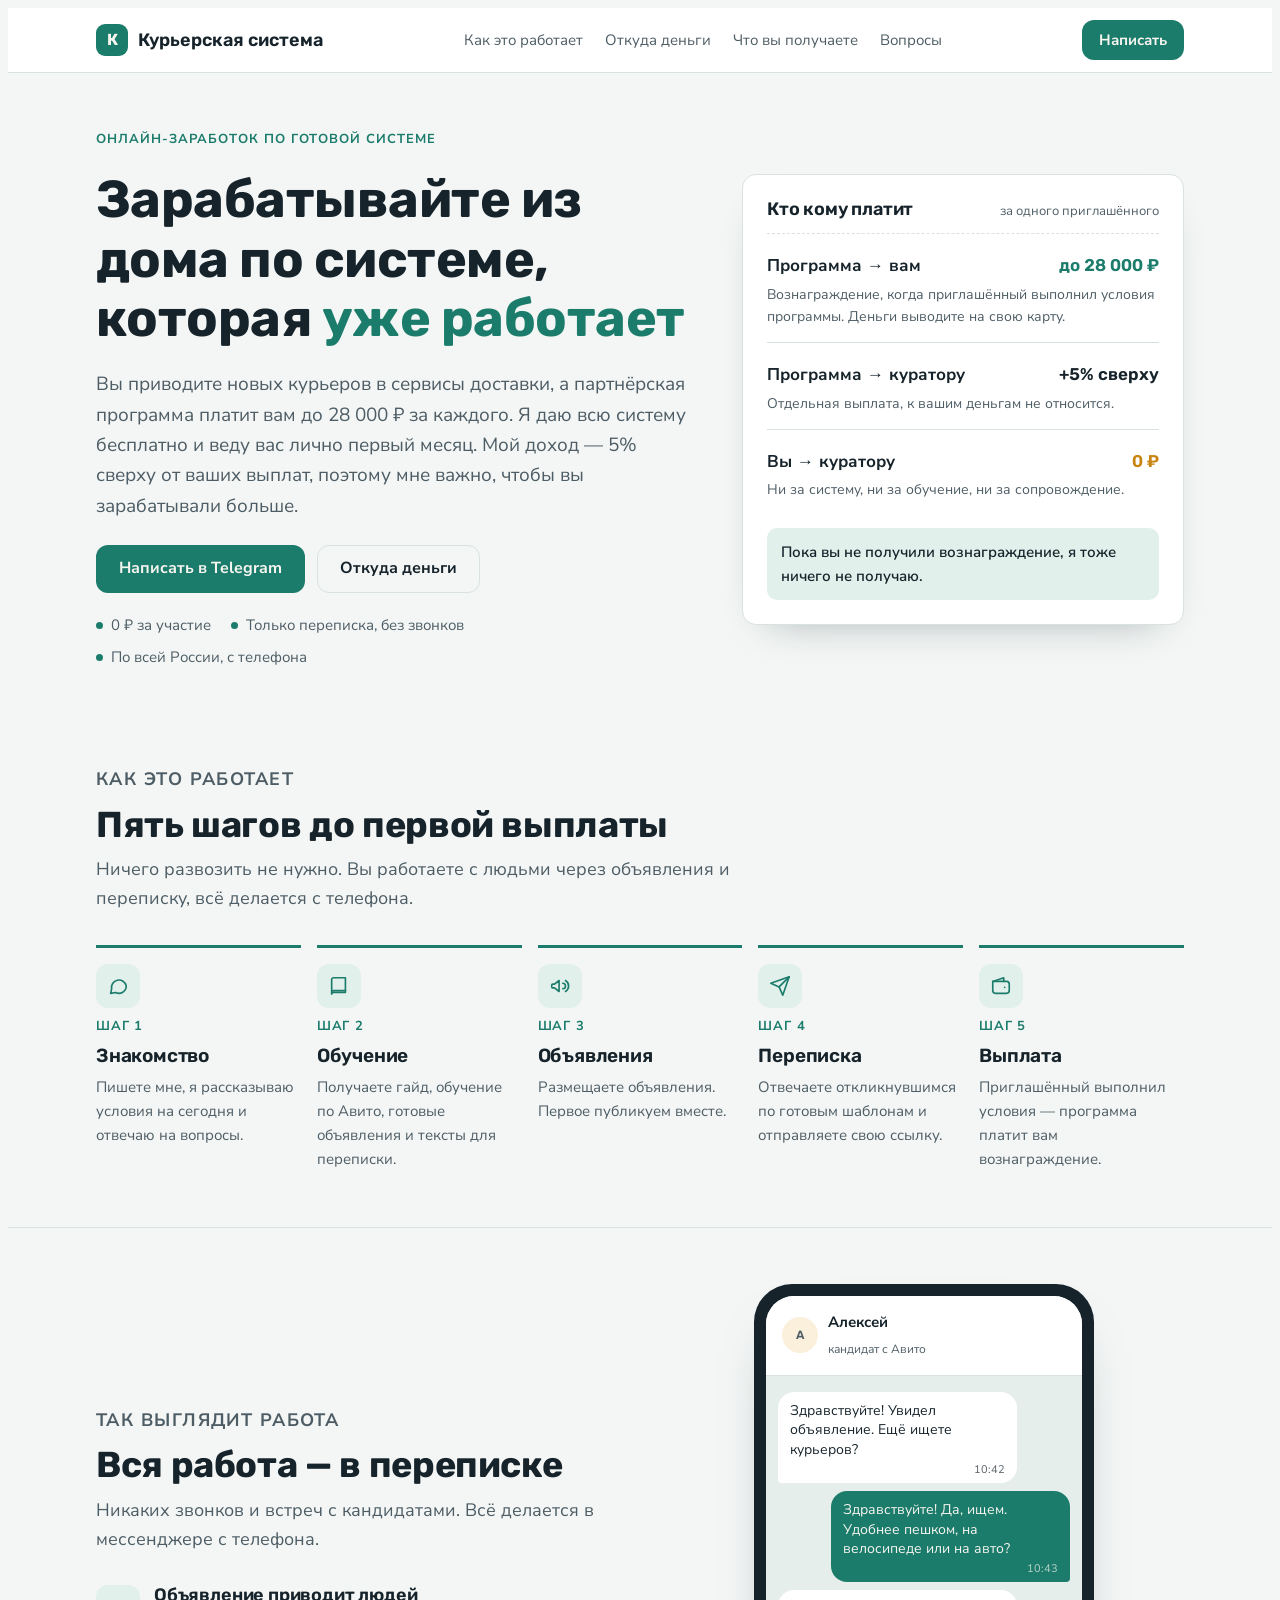
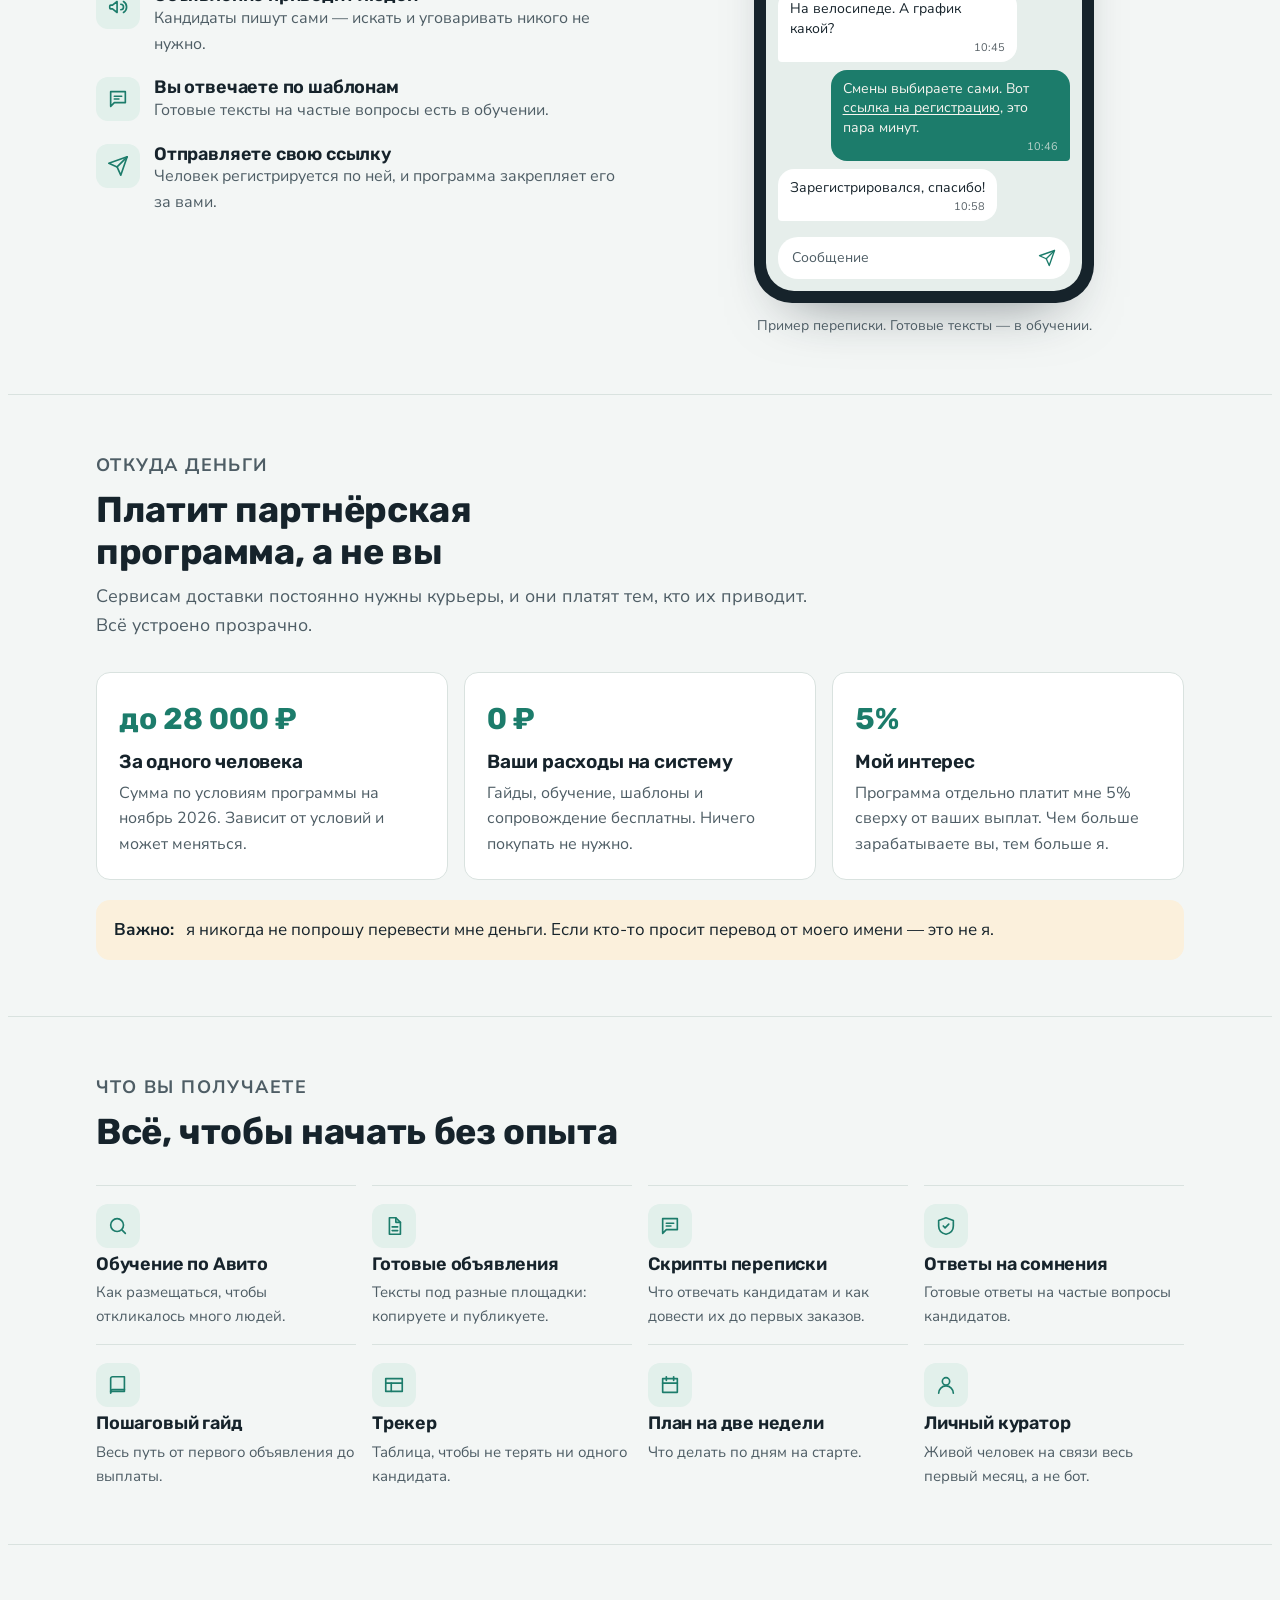
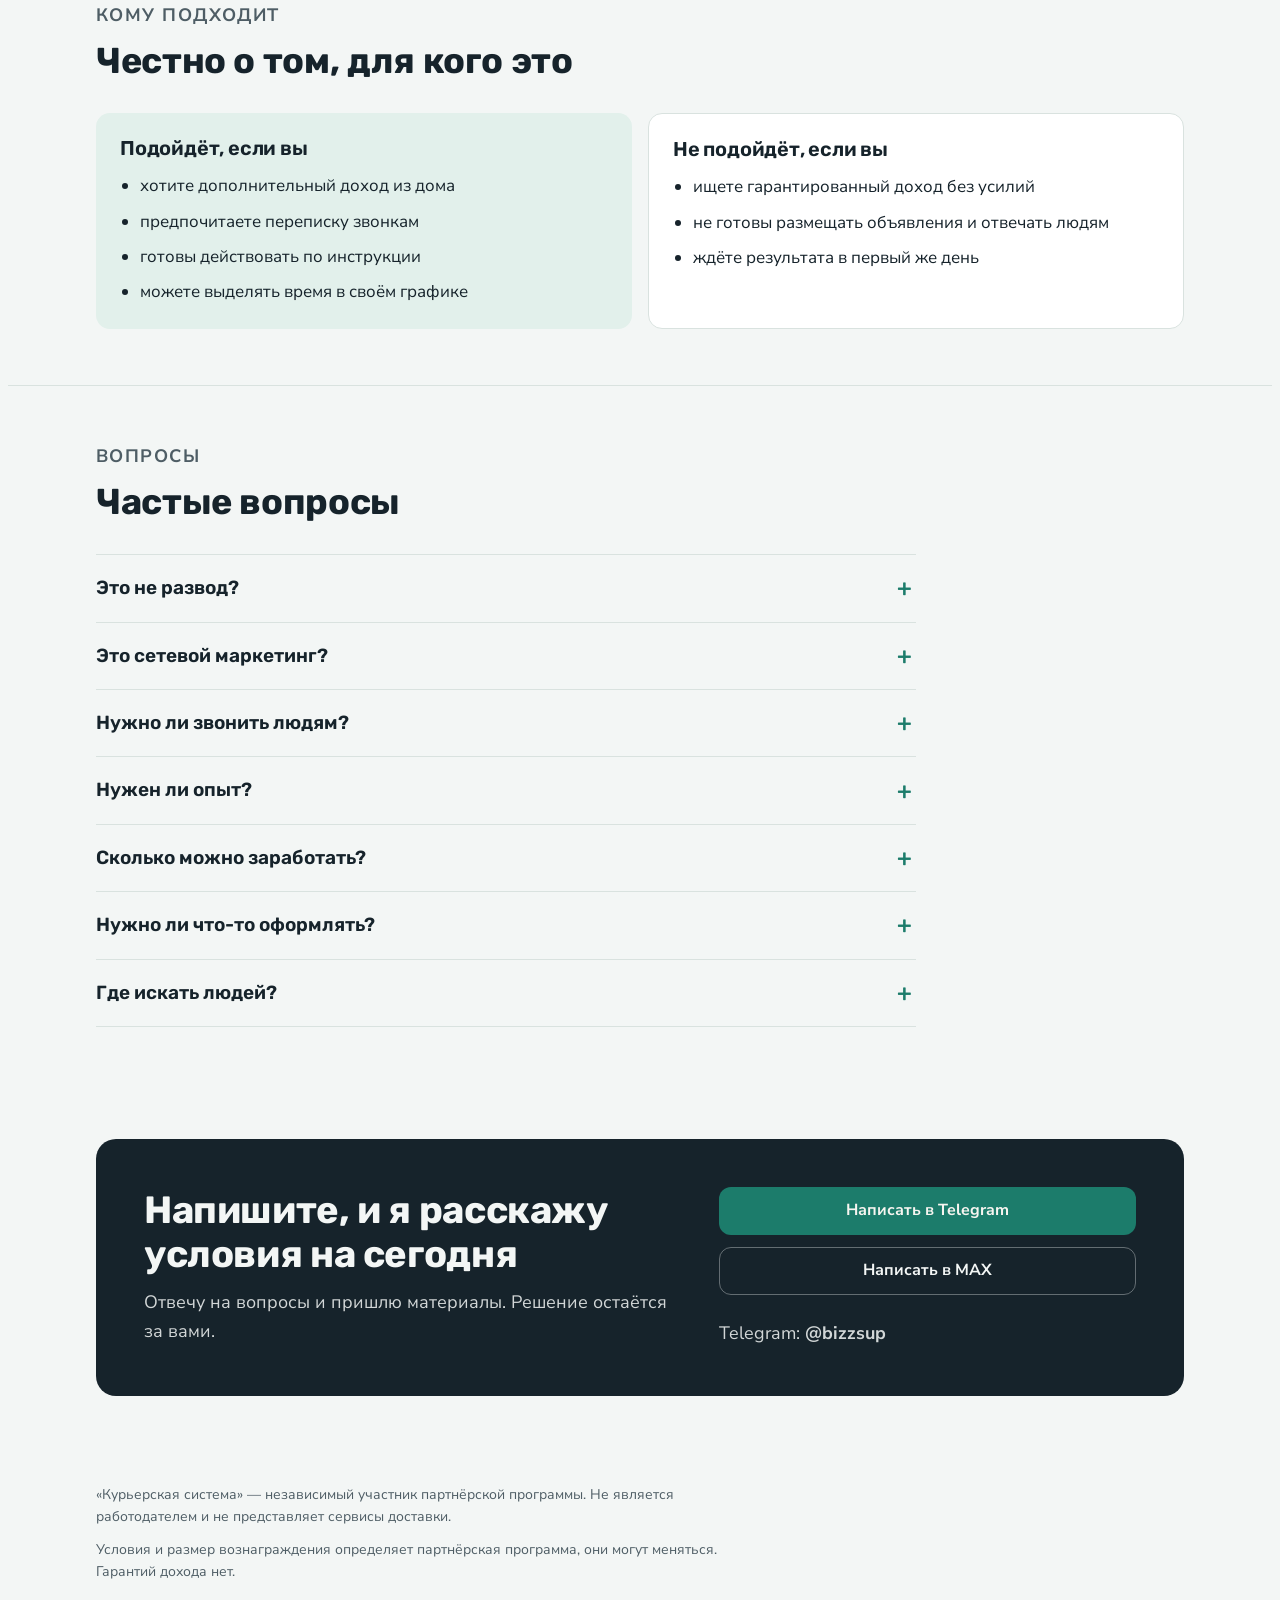
==== index.html @ 2f4d17d2 "Add files via upload" ====
<!doctype html>
<html lang="ru">
<head>
<meta charset="utf-8">
<meta name="viewport" content="width=device-width, initial-scale=1, viewport-fit=cover">
<title>Курьерская система</title>
<meta name="description" content="Готовая система онлайн-заработка на привлечении курьеров. Бесплатно, с телефона, в переписке, с личным куратором на первый месяц.">
<link rel="preconnect" href="https://fonts.googleapis.com">
<link rel="preconnect" href="https://fonts.gstatic.com" crossorigin>
<link rel="stylesheet" href="https://fonts.googleapis.com/css2?family=Rubik:wght@500;600;700&family=Nunito+Sans:opsz,wght@6..12,400;6..12,600;6..12,700&display=swap">
<style>
/* Layout: спокойная колонка 1120px; в первом экране — оффер слева и «выписка» о том, кто кому платит, справа. */
:root {
  --bg: #F3F6F5;
  --surface: #FFFFFF;
  --ink: #16232B;
  --muted: #4E5D65;
  --line: #D9E2DF;
  --teal: #1C7C6B;
  --teal-strong: #155F52;
  --on-teal: #F7F5F0;
  --teal-soft: #E2F0EB;
  --amber: #C98512;
  --amber-soft: #FBF0DC;
  --frame: #16232B;
  --chat-bg: #E6EEEB;
  --bubble-in: #FFFFFF;
  --font-display: "Rubik", "Trebuchet MS", Arial, sans-serif;
  --font-body: "Nunito Sans", "Segoe UI", Arial, sans-serif;
  --radius: 14px;
}
@media (prefers-color-scheme: dark) {
  :root:not([data-theme="light"]) {
    --bg: #0E171C; --surface: #15222A; --ink: #ECF1EF; --muted: #A7B6BC; --line: #26363F;
    --teal: #3BB39A; --teal-strong: #5CC7B0; --on-teal: #0E171C; --teal-soft: #14302A;
    --amber: #F0B13A; --amber-soft: #2E2615; color-scheme: dark;
    --frame: #2B3B45; --chat-bg: #0E171C; --bubble-in: #1E2D36;
  }
}
:root[data-theme="dark"] {
  --bg: #0E171C; --surface: #15222A; --ink: #ECF1EF; --muted: #A7B6BC; --line: #26363F;
  --teal: #3BB39A; --teal-strong: #5CC7B0; --on-teal: #0E171C; --teal-soft: #14302A;
  --amber: #F0B13A; --amber-soft: #2E2615; color-scheme: dark;
  --frame: #2B3B45; --chat-bg: #0E171C; --bubble-in: #1E2D36;
}

* { box-sizing: border-box; }
html { scroll-behavior: smooth; }
@media (prefers-reduced-motion: reduce) { html { scroll-behavior: auto; } }
body {
  background: var(--bg); color: var(--ink);
  font-family: var(--font-body); font-size: 17px; line-height: 1.6;
}
body::before {
  content: ""; position: fixed; inset: 0 0 auto; height: env(safe-area-inset-top, 0px);
  z-index: 10; background: var(--surface);
}
a { color: var(--teal); }
h1, h2, h3 { font-family: var(--font-display); line-height: 1.15; margin: 0; text-wrap: balance; letter-spacing: -0.01em; }
p { margin: 0; }
.wrap {
  max-width: 1120px; margin: 0 auto;
  padding-left: max(16px, env(safe-area-inset-left, 0px));
  padding-right: max(16px, env(safe-area-inset-right, 0px));
}
.eyebrow {
  font-size: 13px; font-weight: 700; letter-spacing: 0.08em; text-transform: uppercase; color: var(--teal);
}

/* Header */
.top {
  position: sticky; top: env(safe-area-inset-top, 0px); z-index: 5;
  background: var(--surface); border-bottom: 1px solid var(--line);
}
.top .wrap { display: flex; align-items: center; justify-content: space-between; gap: 16px; padding-block: 12px; }
.brand { display: flex; align-items: center; gap: 10px; font-family: var(--font-display); font-weight: 600; font-size: 18px; color: var(--ink); text-decoration: none; }
.brand-mark {
  width: 32px; height: 32px; border-radius: 9px; background: var(--teal); color: var(--on-teal);
  display: grid; place-items: center; font-size: 16px; font-weight: 700;
}
.top nav { display: flex; gap: 22px; font-size: 15px; }
.top nav a { color: var(--muted); text-decoration: none; }
.top nav a:hover { color: var(--ink); }
@media (max-width: 820px) { .top nav { display: none; } }

/* Buttons */
.btn {
  display: inline-flex; align-items: center; justify-content: center; gap: 8px;
  min-height: 48px; padding: 0 22px; border-radius: 12px;
  font-family: var(--font-body); font-weight: 700; font-size: 16px; text-decoration: none;
  border: 1.5px solid transparent; transition: background .15s ease, transform .15s ease;
}
.btn-primary { background: var(--teal); color: var(--on-teal); }
.btn-primary:hover { background: var(--teal-strong); }
.btn-ghost { background: transparent; color: var(--ink); border-color: var(--line); }
.btn-ghost:hover { border-color: var(--teal); }
.btn-sm { min-height: 40px; padding: 0 16px; font-size: 15px; }
.btn:focus-visible, summary:focus-visible, a:focus-visible { outline: 3px solid var(--amber); outline-offset: 2px; }
@media (prefers-reduced-motion: no-preference) { .btn:active { transform: translateY(1px); } }

/* Hero */
.hero { padding-block: 56px 40px; }
.hero-grid { display: grid; grid-template-columns: 1.15fr 0.85fr; gap: 48px; align-items: center; }
.hero-text { display: flex; flex-direction: column; gap: 20px; min-width: 0; }
.hero h1 { font-size: clamp(32px, 5vw, 52px); font-weight: 700; }
.hero h1 em { font-style: normal; color: var(--teal); }
.lead { font-size: 19px; color: var(--muted); max-width: 58ch; }
.cta-row { display: flex; flex-wrap: wrap; gap: 12px; margin-top: 4px; }
.facts { display: flex; flex-wrap: wrap; gap: 8px 20px; font-size: 15px; color: var(--muted); }
.facts span { display: inline-flex; align-items: center; gap: 8px; }
.facts span::before { content: ""; width: 7px; height: 7px; border-radius: 50%; background: var(--teal); }
@media (max-width: 860px) { .hero-grid { grid-template-columns: 1fr; gap: 32px; } .hero { padding-block: 36px 24px; } }

/* Ledger: кто кому платит */
.ledger {
  background: var(--surface); border: 1px solid var(--line); border-radius: var(--radius);
  padding: 24px; display: flex; flex-direction: column; gap: 4px; min-width: 0;
  box-shadow: 0 18px 40px -28px rgba(22, 35, 43, 0.45);
}
.ledger-head { display: flex; justify-content: space-between; align-items: baseline; gap: 12px; padding-bottom: 12px; border-bottom: 1px dashed var(--line); }
.ledger-head h2 { font-size: 18px; font-weight: 600; }
.ledger-head span { font-size: 13px; color: var(--muted); }
.row { display: grid; grid-template-columns: 1fr auto; gap: 4px 16px; padding-block: 14px; border-bottom: 1px solid var(--line); }
.row:last-of-type { border-bottom: none; }
.row .who { font-weight: 700; }
.row .what { grid-column: 1 / -1; font-size: 14px; color: var(--muted); }
.row .sum { font-family: var(--font-display); font-weight: 600; font-variant-numeric: tabular-nums; white-space: nowrap; }
.sum.plus { color: var(--teal); }
.sum.zero { color: var(--amber); }
.ledger-foot { margin-top: 8px; padding: 12px 14px; border-radius: 10px; background: var(--teal-soft); font-size: 15px; font-weight: 600; }

/* Sections */
section.block { padding-block: 56px; }
section.block + section.block { border-top: 1px solid var(--line); }
.block-head { display: flex; flex-direction: column; gap: 10px; margin-bottom: 32px; max-width: 720px; }
.block-head h2 { font-size: clamp(26px, 3.4vw, 36px); font-weight: 700; }
.block-head p { color: var(--muted); font-size: 18px; }

/* Steps — реальная последовательность */
.steps { list-style: none; margin: 0; padding: 0; display: grid; grid-template-columns: repeat(5, 1fr); gap: 16px; counter-reset: step; }
.steps li { counter-increment: step; display: flex; flex-direction: column; gap: 8px; min-width: 0; padding-top: 16px; border-top: 3px solid var(--teal); }
.steps li::before { content: "Шаг " counter(step); font-size: 13px; font-weight: 700; letter-spacing: .06em; text-transform: uppercase; color: var(--teal); }
.steps h3 { font-size: 19px; font-weight: 600; }
.steps p { font-size: 15px; color: var(--muted); }
@media (max-width: 960px) { .steps { grid-template-columns: repeat(2, 1fr); gap: 24px; } }
@media (max-width: 520px) { .steps { grid-template-columns: 1fr; } }

/* Money explainer */
.money { display: grid; grid-template-columns: repeat(3, 1fr); gap: 16px; }
.money > div { background: var(--surface); border: 1px solid var(--line); border-radius: var(--radius); padding: 22px; display: flex; flex-direction: column; gap: 8px; min-width: 0; }
.money h3 { font-size: 19px; font-weight: 600; }
.money p { color: var(--muted); font-size: 16px; }
.money .big { font-family: var(--font-display); font-size: 30px; font-weight: 700; color: var(--teal); font-variant-numeric: tabular-nums; }
.note { margin-top: 20px; display: flex; gap: 12px; align-items: flex-start; padding: 16px 18px; border-radius: var(--radius); background: var(--amber-soft); }
.note strong { white-space: nowrap; }
@media (max-width: 860px) { .money { grid-template-columns: 1fr; } }

/* What you get */
.gets { display: grid; grid-template-columns: repeat(4, 1fr); gap: 16px; }
.gets > div { display: flex; flex-direction: column; gap: 6px; padding: 18px 0 0; border-top: 1px solid var(--line); min-width: 0; }
.gets h3 { font-size: 18px; font-weight: 600; }
.gets p { font-size: 15px; color: var(--muted); }
@media (max-width: 960px) { .gets { grid-template-columns: repeat(2, 1fr); } }
@media (max-width: 520px) { .gets { grid-template-columns: 1fr; } }

/* Fit */
.fit { display: grid; grid-template-columns: 1fr 1fr; gap: 16px; }
.fit > div { border-radius: var(--radius); padding: 24px; display: flex; flex-direction: column; gap: 12px; min-width: 0; }
.fit .yes { background: var(--teal-soft); }
.fit .no { background: var(--surface); border: 1px solid var(--line); }
.fit h3 { font-size: 20px; font-weight: 600; }
.fit ul { margin: 0; padding-left: 20px; display: flex; flex-direction: column; gap: 8px; }
@media (max-width: 760px) { .fit { grid-template-columns: 1fr; } }

/* FAQ */
.faq { display: flex; flex-direction: column; border-top: 1px solid var(--line); max-width: 820px; }
.faq details { border-bottom: 1px solid var(--line); }
.faq summary {
  list-style: none; cursor: pointer; padding: 18px 40px 18px 0; position: relative;
  font-family: var(--font-display); font-weight: 600; font-size: 19px;
}
.faq summary::-webkit-details-marker { display: none; }
.faq summary::after {
  content: "+"; position: absolute; right: 4px; top: 50%; transform: translateY(-50%);
  font-size: 24px; color: var(--teal); font-weight: 500;
}
.faq details[open] summary::after { content: "−"; }
.faq .answer { padding: 0 0 20px; color: var(--muted); max-width: 68ch; display: flex; flex-direction: column; gap: 10px; }

/* Final CTA */
.final { padding-block: 56px; }
.final-card {
  background: var(--ink); color: var(--bg); border-radius: 20px;
  padding: clamp(28px, 5vw, 48px); display: grid; grid-template-columns: 1.3fr 1fr; gap: 32px; align-items: center;
}
.final-card h2 { font-size: clamp(26px, 3.4vw, 38px); font-weight: 700; }
.final-card p { opacity: .85; margin-top: 12px; font-size: 18px; }
.final-actions { display: flex; flex-direction: column; gap: 12px; }
.final-card .btn-ghost { color: var(--bg); border-color: color-mix(in srgb, var(--bg) 35%, transparent); }
.final-card .btn-ghost:hover { border-color: var(--bg); }
.contact-line { font-size: 14px; opacity: .8; }
.contact-line code { font-family: var(--font-body); font-weight: 700; user-select: all; }
@media (max-width: 760px) { .final-card { grid-template-columns: 1fr; } }

/* Icons */
.ico { width: 22px; height: 22px; stroke: currentColor; fill: none; stroke-width: 1.8; stroke-linecap: round; stroke-linejoin: round; flex: none; }
.ico-badge { width: 44px; height: 44px; border-radius: 12px; background: var(--teal-soft); color: var(--teal); display: grid; place-items: center; flex: none; }
.steps li .ico-badge { order: 0; }
.steps li::before { order: 1; }
.steps li h3 { order: 2; }
.steps li p { order: 3; }

/* Work: телефон с перепиской */
.work-grid { display: grid; grid-template-columns: 1fr 1fr; gap: 48px; align-items: center; }
.work-text { min-width: 0; }
.work-list { list-style: none; margin: 0; padding: 0; display: flex; flex-direction: column; gap: 20px; }
.work-list li { display: flex; gap: 14px; align-items: flex-start; }
.work-list h3 { font-size: 18px; font-weight: 600; }
.work-list p { color: var(--muted); font-size: 16px; }
.phone-fig { margin: 0; display: flex; flex-direction: column; align-items: center; gap: 12px; min-width: 0; }
.phone { width: min(340px, 100%); background: var(--frame); border-radius: 38px; padding: 12px; box-shadow: 0 30px 60px -36px rgba(22, 35, 43, 0.6); }
.screen { border-radius: 28px; background: var(--chat-bg); overflow: hidden; display: flex; flex-direction: column; }
.chat-head { display: flex; align-items: center; gap: 10px; padding: 14px 16px; background: var(--surface); border-bottom: 1px solid var(--line); }
.avatar { width: 36px; height: 36px; border-radius: 50%; background: var(--amber-soft); color: var(--amber); display: grid; place-items: center; font-family: var(--font-display); font-weight: 600; }
.chat-head b { display: block; font-size: 15px; }
.chat-head span { font-size: 12px; color: var(--muted); }
.chat { padding: 16px 12px; display: flex; flex-direction: column; gap: 8px; }
.msg { max-width: 82%; padding: 9px 12px 6px; border-radius: 16px; font-size: 14px; line-height: 1.4; }
.msg.in { align-self: flex-start; background: var(--bubble-in); color: var(--ink); border-bottom-left-radius: 4px; }
.msg.out { align-self: flex-end; background: var(--teal); color: var(--on-teal); border-bottom-right-radius: 4px; }
.msg u { text-underline-offset: 2px; }
.msg time { display: block; font-size: 11px; opacity: .7; text-align: right; margin-top: 2px; font-variant-numeric: tabular-nums; }
.chat-input { margin: 0 12px 12px; padding: 10px 14px; border-radius: 20px; background: var(--surface); color: var(--muted); font-size: 14px; display: flex; justify-content: space-between; align-items: center; }
.chat-input .ico { width: 18px; height: 18px; color: var(--teal); }
.phone-fig figcaption { font-size: 14px; color: var(--muted); text-align: center; }
@media (max-width: 860px) { .work-grid { grid-template-columns: 1fr; gap: 32px; } }

footer { padding-block: 32px 48px; color: var(--muted); font-size: 14px; }
footer .wrap { display: flex; flex-direction: column; gap: 10px; }
footer p { max-width: 80ch; }
</style>
</head>
<body>

<svg width="0" height="0" style="position:absolute" aria-hidden="true" focusable="false">
  <defs>
    <symbol id="i-chat" viewBox="0 0 24 24"><path d="M21 12a8 8 0 0 1-11.6 7.1L4 20l1-4.6A8 8 0 1 1 21 12z"/></symbol>
    <symbol id="i-book" viewBox="0 0 24 24"><path d="M4 5a2 2 0 0 1 2-2h13v16H6a2 2 0 0 0-2 2V5z"/><path d="M4 19a2 2 0 0 1 2-2h13"/></symbol>
    <symbol id="i-megaphone" viewBox="0 0 24 24"><path d="M3 11v2a1 1 0 0 0 1 1h2l5 4V6l-5 4H4a1 1 0 0 0-1 1z"/><path d="M15 9a3 3 0 0 1 0 6"/><path d="M18 6a7 7 0 0 1 0 12"/></symbol>
    <symbol id="i-send" viewBox="0 0 24 24"><path d="M22 2 11 13"/><path d="M22 2 15 22l-4-9-9-4 20-7z"/></symbol>
    <symbol id="i-wallet" viewBox="0 0 24 24"><path d="M3 7h15a3 3 0 0 1 3 3v7a3 3 0 0 1-3 3H6a3 3 0 0 1-3-3V7z"/><path d="M3 7l12-4v4"/><path d="M16 13.5h.01"/></symbol>
    <symbol id="i-search" viewBox="0 0 24 24"><circle cx="11" cy="11" r="7"/><path d="M20 20l-3.5-3.5"/></symbol>
    <symbol id="i-doc" viewBox="0 0 24 24"><path d="M7 3h7l5 5v13H7z"/><path d="M14 3v5h5"/><path d="M10 13h6"/><path d="M10 17h6"/></symbol>
    <symbol id="i-message" viewBox="0 0 24 24"><path d="M4 4h16v12H8l-4 4V4z"/><path d="M8 9h8"/><path d="M8 12h5"/></symbol>
    <symbol id="i-shield" viewBox="0 0 24 24"><path d="M12 3l8 3v6c0 5-3.5 8-8 9-4.5-1-8-4-8-9V6l8-3z"/><path d="M9 12l2 2 4-4"/></symbol>
    <symbol id="i-table" viewBox="0 0 24 24"><path d="M3 5h18v14H3z"/><path d="M3 10h18"/><path d="M9 10v9"/></symbol>
    <symbol id="i-calendar" viewBox="0 0 24 24"><path d="M4 5h16v15H4z"/><path d="M4 10h16"/><path d="M8 3v4"/><path d="M16 3v4"/></symbol>
    <symbol id="i-user" viewBox="0 0 24 24"><circle cx="12" cy="8" r="4"/><path d="M4 21a8 8 0 0 1 16 0"/></symbol>
  </defs>
</svg>

<header class="top">
  <div class="wrap">
    <a class="brand" href="#top"><span class="brand-mark" aria-hidden="true">К</span>Курьерская система</a>
    <nav aria-label="Разделы">
      <a href="#how">Как это работает</a>
      <a href="#money">Откуда деньги</a>
      <a href="#get">Что вы получаете</a>
      <a href="#faq">Вопросы</a>
    </nav>
    <a class="btn btn-primary btn-sm js-tg" href="#contact" target="_blank" rel="noopener">Написать</a>
  </div>
</header>

<main id="top">
  <section class="hero">
    <div class="wrap hero-grid">
      <div class="hero-text">
        <p class="eyebrow">Онлайн-заработок по готовой системе</p>
        <h1>Зарабатывайте из дома по системе, которая <em>уже работает</em></h1>
        <p class="lead">Вы приводите новых курьеров в сервисы доставки, а партнёрская программа платит вам до&nbsp;28&nbsp;000&nbsp;₽ за каждого. Я даю всю систему бесплатно и веду вас лично первый месяц. Мой доход — 5% сверху от ваших выплат, поэтому мне важно, чтобы вы зарабатывали больше.</p>
        <div class="cta-row">
          <a class="btn btn-primary js-tg" href="#contact" target="_blank" rel="noopener">Написать в Telegram</a>
          <a class="btn btn-ghost" href="#money">Откуда деньги</a>
        </div>
        <div class="facts">
          <span>0 ₽ за участие</span>
          <span>Только переписка, без звонков</span>
          <span>По всей России, с телефона</span>
        </div>
      </div>

      <aside class="ledger" aria-label="Кто кому платит">
        <div class="ledger-head">
          <h2>Кто кому платит</h2>
          <span>за одного приглашённого</span>
        </div>
        <div class="row">
          <span class="who">Программа → вам</span>
          <span class="sum plus">до 28 000 ₽</span>
          <span class="what">Вознаграждение, когда приглашённый выполнил условия программы. Деньги выводите на свою карту.</span>
        </div>
        <div class="row">
          <span class="who">Программа → куратору</span>
          <span class="sum">+5% сверху</span>
          <span class="what">Отдельная выплата, к вашим деньгам не относится.</span>
        </div>
        <div class="row">
          <span class="who">Вы → куратору</span>
          <span class="sum zero">0 ₽</span>
          <span class="what">Ни за систему, ни за обучение, ни за сопровождение.</span>
        </div>
        <p class="ledger-foot">Пока вы не получили вознаграждение, я тоже ничего не получаю.</p>
      </aside>
    </div>
  </section>

  <section class="block" id="how">
    <div class="wrap">
      <div class="block-head">
        <p class="eyebrow">Как это работает</p>
        <h2>Пять шагов до первой выплаты</h2>
        <p>Ничего развозить не нужно. Вы работаете с людьми через объявления и переписку, всё делается с телефона.</p>
      </div>
      <ol class="steps">
        <li><span class="ico-badge"><svg class="ico"><use href="#i-chat"/></svg></span><h3>Знакомство</h3><p>Пишете мне, я рассказываю условия на сегодня и отвечаю на вопросы.</p></li>
        <li><span class="ico-badge"><svg class="ico"><use href="#i-book"/></svg></span><h3>Обучение</h3><p>Получаете гайд, обучение по Авито, готовые объявления и тексты для переписки.</p></li>
        <li><span class="ico-badge"><svg class="ico"><use href="#i-megaphone"/></svg></span><h3>Объявления</h3><p>Размещаете объявления. Первое публикуем вместе.</p></li>
        <li><span class="ico-badge"><svg class="ico"><use href="#i-send"/></svg></span><h3>Переписка</h3><p>Отвечаете откликнувшимся по готовым шаблонам и отправляете свою ссылку.</p></li>
        <li><span class="ico-badge"><svg class="ico"><use href="#i-wallet"/></svg></span><h3>Выплата</h3><p>Приглашённый выполнил условия — программа платит вам вознаграждение.</p></li>
      </ol>
    </div>
  </section>

  <section class="block" id="work">
    <div class="wrap work-grid">
      <div class="work-text">
        <div class="block-head">
          <p class="eyebrow">Так выглядит работа</p>
          <h2>Вся работа — в переписке</h2>
          <p>Никаких звонков и встреч с кандидатами. Всё делается в мессенджере с телефона.</p>
        </div>
        <ul class="work-list">
          <li><span class="ico-badge"><svg class="ico"><use href="#i-megaphone"/></svg></span><div><h3>Объявление приводит людей</h3><p>Кандидаты пишут сами — искать и уговаривать никого не нужно.</p></div></li>
          <li><span class="ico-badge"><svg class="ico"><use href="#i-message"/></svg></span><div><h3>Вы отвечаете по шаблонам</h3><p>Готовые тексты на частые вопросы есть в обучении.</p></div></li>
          <li><span class="ico-badge"><svg class="ico"><use href="#i-send"/></svg></span><div><h3>Отправляете свою ссылку</h3><p>Человек регистрируется по ней, и программа закрепляет его за вами.</p></div></li>
        </ul>
      </div>
      <figure class="phone-fig">
        <div class="phone" role="img" aria-label="Пример переписки с кандидатом в мессенджере">
          <div class="screen">
            <div class="chat-head">
              <span class="avatar" aria-hidden="true">А</span>
              <div><b>Алексей</b><span>кандидат с Авито</span></div>
            </div>
            <div class="chat">
              <p class="msg in">Здравствуйте! Увидел объявление. Ещё ищете курьеров?<time>10:42</time></p>
              <p class="msg out">Здравствуйте! Да, ищем. Удобнее пешком, на велосипеде или на авто?<time>10:43</time></p>
              <p class="msg in">На велосипеде. А график какой?<time>10:45</time></p>
              <p class="msg out">Смены выбираете сами. Вот <u>ссылка на регистрацию</u>, это пара минут.<time>10:46</time></p>
              <p class="msg in">Зарегистрировался, спасибо!<time>10:58</time></p>
            </div>
            <div class="chat-input"><span>Сообщение</span><svg class="ico"><use href="#i-send"/></svg></div>
          </div>
        </div>
        <figcaption>Пример переписки. Готовые тексты — в обучении.</figcaption>
      </figure>
    </div>
  </section>

  <section class="block" id="money">
    <div class="wrap">
      <div class="block-head">
        <p class="eyebrow">Откуда деньги</p>
        <h2>Платит партнёрская программа, а не вы</h2>
        <p>Сервисам доставки постоянно нужны курьеры, и они платят тем, кто их приводит. Всё устроено прозрачно.</p>
      </div>
      <div class="money">
        <div>
          <span class="big">до 28 000 ₽</span>
          <h3>За одного человека</h3>
          <p>Сумма по условиям программы на <span class="js-date">ноябрь 2026</span>. Зависит от условий и может меняться.</p>
        </div>
        <div>
          <span class="big">0 ₽</span>
          <h3>Ваши расходы на систему</h3>
          <p>Гайды, обучение, шаблоны и сопровождение бесплатны. Ничего покупать не нужно.</p>
        </div>
        <div>
          <span class="big">5%</span>
          <h3>Мой интерес</h3>
          <p>Программа отдельно платит мне 5% сверху от ваших выплат. Чем больше зарабатываете вы, тем больше я.</p>
        </div>
      </div>
      <p class="note"><strong>Важно:</strong><span>я никогда не попрошу перевести мне деньги. Если кто-то просит перевод от моего имени — это не я.</span></p>
    </div>
  </section>

  <section class="block" id="get">
    <div class="wrap">
      <div class="block-head">
        <p class="eyebrow">Что вы получаете</p>
        <h2>Всё, чтобы начать без опыта</h2>
      </div>
      <div class="gets">
        <div><span class="ico-badge"><svg class="ico"><use href="#i-search"/></svg></span><h3>Обучение по Авито</h3><p>Как размещаться, чтобы откликалось много людей.</p></div>
        <div><span class="ico-badge"><svg class="ico"><use href="#i-doc"/></svg></span><h3>Готовые объявления</h3><p>Тексты под разные площадки: копируете и публикуете.</p></div>
        <div><span class="ico-badge"><svg class="ico"><use href="#i-message"/></svg></span><h3>Скрипты переписки</h3><p>Что отвечать кандидатам и как довести их до первых заказов.</p></div>
        <div><span class="ico-badge"><svg class="ico"><use href="#i-shield"/></svg></span><h3>Ответы на сомнения</h3><p>Готовые ответы на частые вопросы кандидатов.</p></div>
        <div><span class="ico-badge"><svg class="ico"><use href="#i-book"/></svg></span><h3>Пошаговый гайд</h3><p>Весь путь от первого объявления до выплаты.</p></div>
        <div><span class="ico-badge"><svg class="ico"><use href="#i-table"/></svg></span><h3>Трекер</h3><p>Таблица, чтобы не терять ни одного кандидата.</p></div>
        <div><span class="ico-badge"><svg class="ico"><use href="#i-calendar"/></svg></span><h3>План на две недели</h3><p>Что делать по дням на старте.</p></div>
        <div><span class="ico-badge"><svg class="ico"><use href="#i-user"/></svg></span><h3>Личный куратор</h3><p>Живой человек на связи весь первый месяц, а не бот.</p></div>
      </div>
    </div>
  </section>

  <section class="block">
    <div class="wrap">
      <div class="block-head">
        <p class="eyebrow">Кому подходит</p>
        <h2>Честно о том, для кого это</h2>
      </div>
      <div class="fit">
        <div class="yes">
          <h3>Подойдёт, если вы</h3>
          <ul>
            <li>хотите дополнительный доход из дома</li>
            <li>предпочитаете переписку звонкам</li>
            <li>готовы действовать по инструкции</li>
            <li>можете выделять время в своём графике</li>
          </ul>
        </div>
        <div class="no">
          <h3>Не подойдёт, если вы</h3>
          <ul>
            <li>ищете гарантированный доход без усилий</li>
            <li>не готовы размещать объявления и отвечать людям</li>
            <li>ждёте результата в первый же день</li>
          </ul>
        </div>
      </div>
    </div>
  </section>

  <section class="block" id="faq">
    <div class="wrap">
      <div class="block-head">
        <p class="eyebrow">Вопросы</p>
        <h2>Частые вопросы</h2>
      </div>
      <div class="faq">
        <details>
          <summary>Это не развод?</summary>
          <div class="answer"><p>Вы не платите мне ни на одном этапе. Вознаграждение выплачивает партнёрская программа, её условия можно прочитать самому. Мой интерес — 5% сверху от ваших выплат, и я его не скрываю.</p></div>
        </details>
        <details>
          <summary>Это сетевой маркетинг?</summary>
          <div class="answer"><p>Нет. Вы ничего не покупаете и не собираете команду. Деньги платят только за курьеров, которые вышли на заказы.</p></div>
        </details>
        <details>
          <summary>Нужно ли звонить людям?</summary>
          <div class="answer"><p>Нет. Кандидаты сами пишут по объявлению, а вы отвечаете в переписке по готовым шаблонам.</p></div>
        </details>
        <details>
          <summary>Нужен ли опыт?</summary>
          <div class="answer"><p>Нет. Есть обучение, готовые тексты и куратор на первый месяц. Первое объявление размещаем вместе.</p></div>
        </details>
        <details>
          <summary>Сколько можно заработать?</summary>
          <div class="answer"><p>За одного приглашённого, который выполнил условия программы, — до 28 000 ₽. Итог зависит от того, сколько людей вы приведёте. Гарантировать доход я не буду.</p></div>
        </details>
        <details>
          <summary>Нужно ли что-то оформлять?</summary>
          <div class="answer">
            <p>Да. Программа платит официально, поэтому выплаты получает ИП на налоге на профессиональный доход — это как самозанятость, только со счётом для выплат. Оформление онлайн, я проведу по шагам.</p>
            <p>Нет дохода — нет налога. С полученных денег налог 4–6%, деклараций и фиксированных взносов на НПД нет. Правила — на сайте налоговой <a href="https://npd.nalog.ru/" target="_blank" rel="noopener">npd.nalog.ru</a>.</p>
          </div>
        </details>
        <details>
          <summary>Где искать людей?</summary>
          <div class="answer"><p>Главный канал — Авито, плюс чаты и соцсети. Искать можно по всей России, не только в своём городе.</p></div>
        </details>
      </div>
    </div>
  </section>

  <section class="final" id="contact">
    <div class="wrap">
      <div class="final-card">
        <div>
          <h2>Напишите, и я расскажу условия на сегодня</h2>
          <p>Отвечу на вопросы и пришлю материалы. Решение остаётся за вами.</p>
        </div>
        <div class="final-actions">
          <a class="btn btn-primary js-tg" href="#contact" target="_blank" rel="noopener">Написать в Telegram</a>
          <a class="btn btn-ghost js-max" href="#contact" target="_blank" rel="noopener">Написать в MAX</a>
          <p class="contact-line">Telegram: <code class="js-tg-text">@bizzsup</code></p>
        </div>
      </div>
    </div>
  </section>
</main>

<footer>
  <div class="wrap">
    <p>«Курьерская система» — независимый участник партнёрской программы. Не является работодателем и не представляет сервисы доставки.</p>
    <p>Условия и размер вознаграждения определяет партнёрская программа, они могут меняться. Гарантий дохода нет.</p>
  </div>
</footer>

<script>
  // Контакты — заменить на свои.
  const CONFIG = {
    telegram: "bizzsup",           // ник в Telegram без @
    max: "https://max.ru/u/f9LHodD0cOLbV9_Eirlagcz8jk5oGC_A8KuxHW4h-7NEu-V0tu8dEQiBDvo", // профиль в MAX
    conditionsDate: "ноябрь 2026"  // дата условий программы
  };
  const tgUrl = "https://t.me/" + CONFIG.telegram;
  document.querySelectorAll(".js-tg").forEach(a => { a.href = tgUrl; });
  document.querySelectorAll(".js-max").forEach(a => { a.href = CONFIG.max; });
  document.querySelectorAll(".js-tg-text").forEach(el => { el.textContent = "@" + CONFIG.telegram; });
  document.querySelectorAll(".js-date").forEach(el => { el.textContent = CONFIG.conditionsDate; });
</script>

</body>
</html>
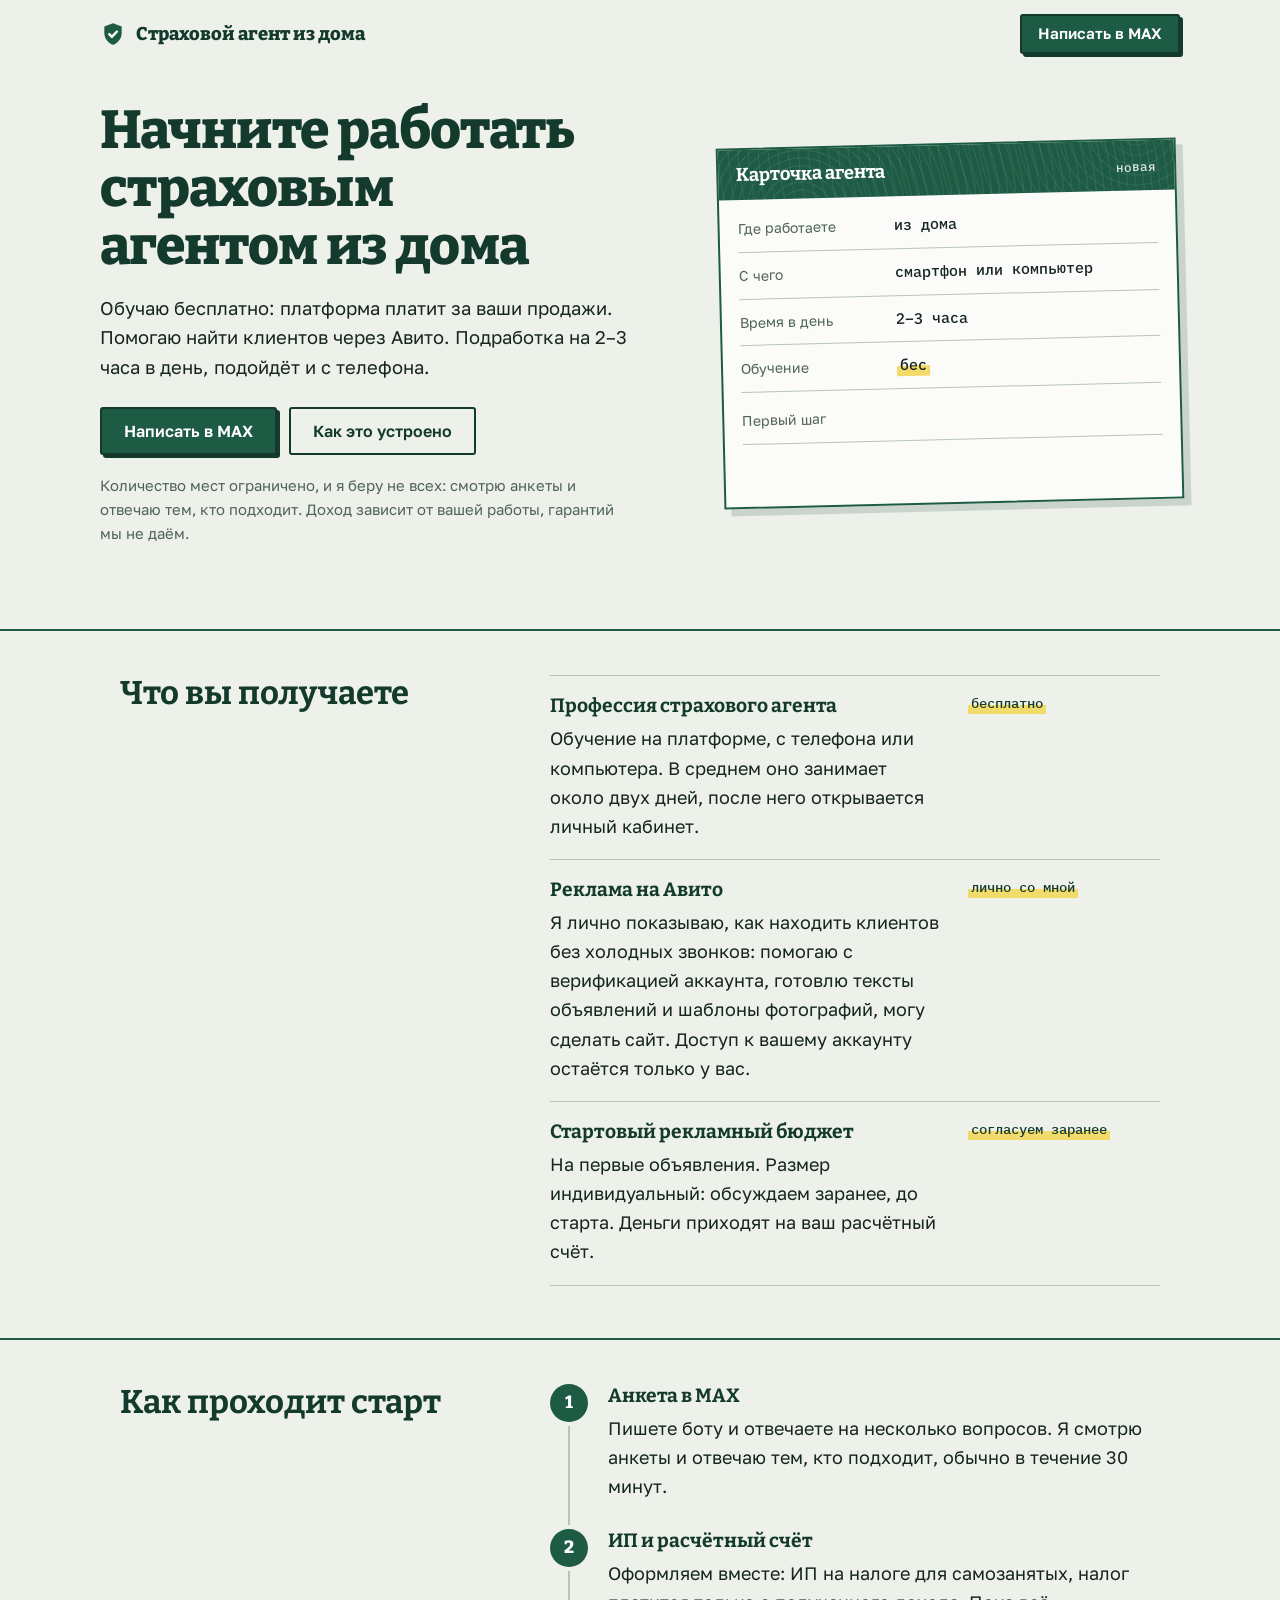
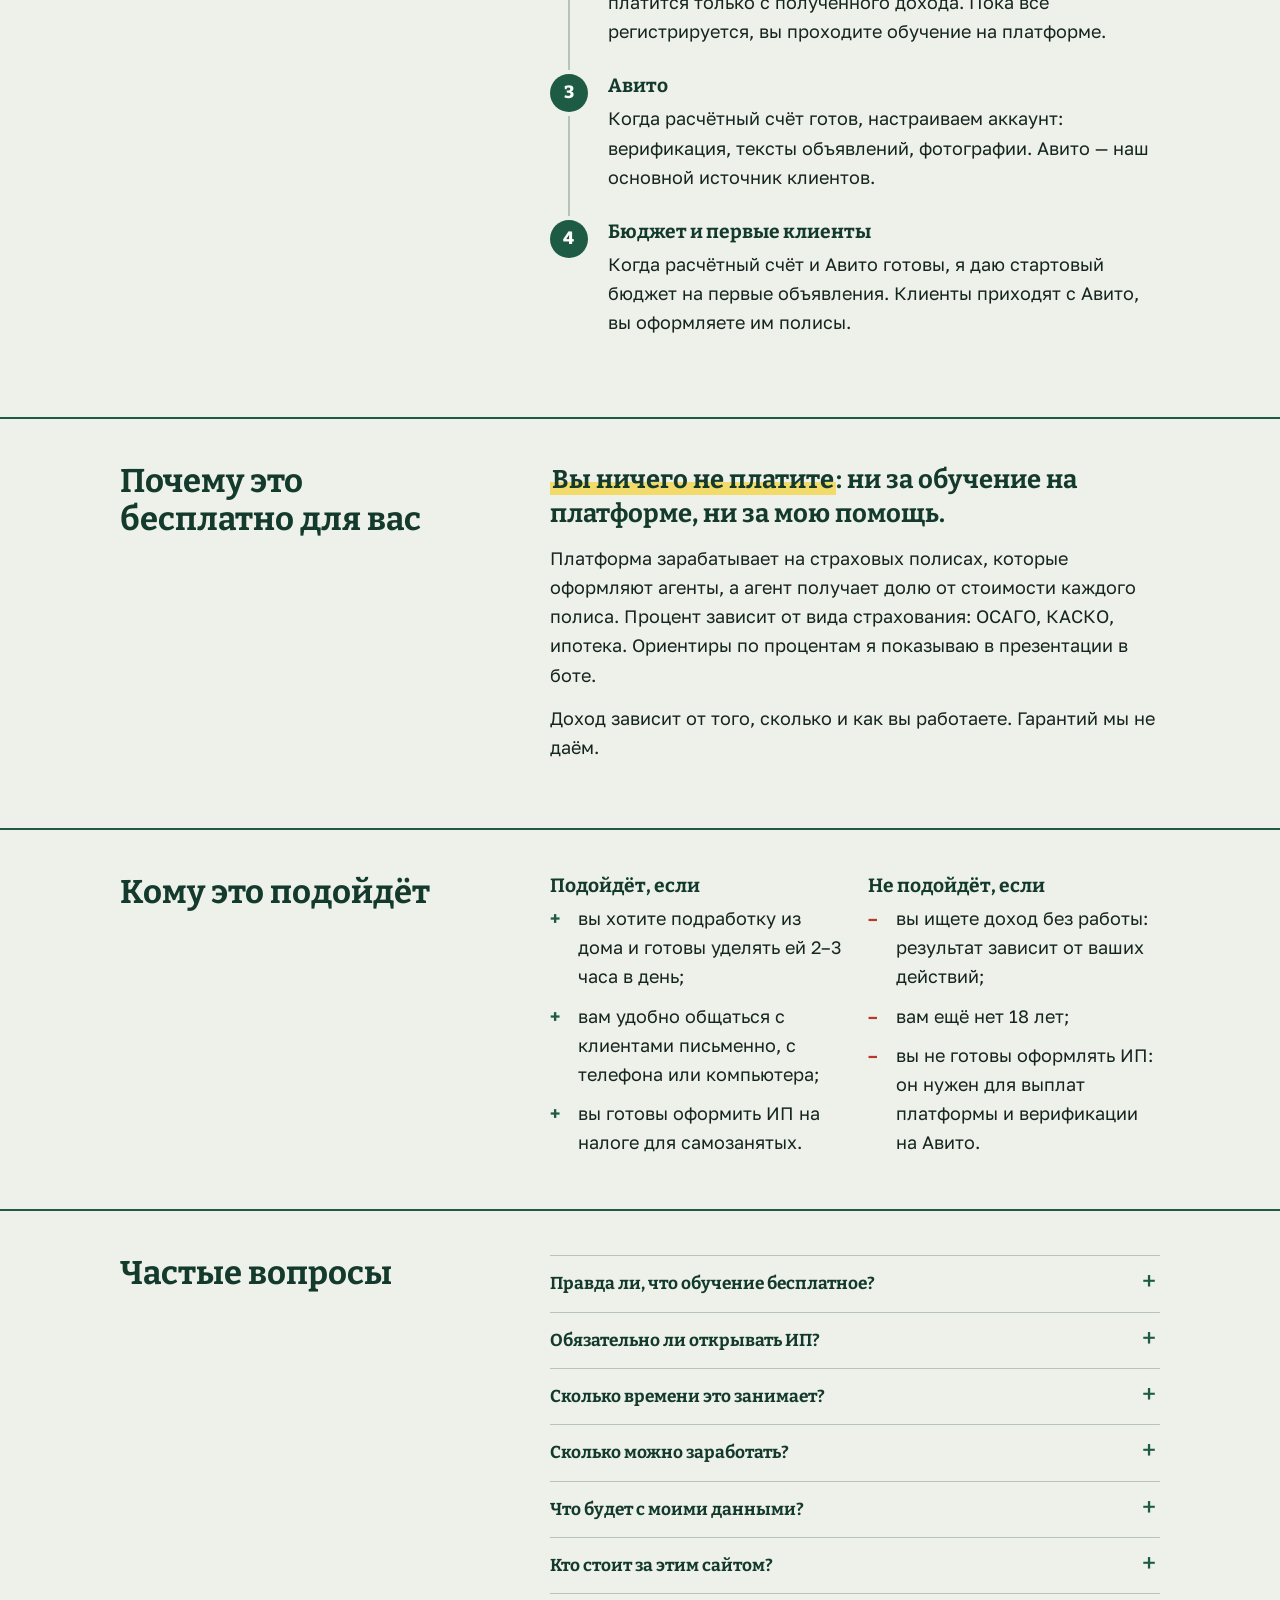
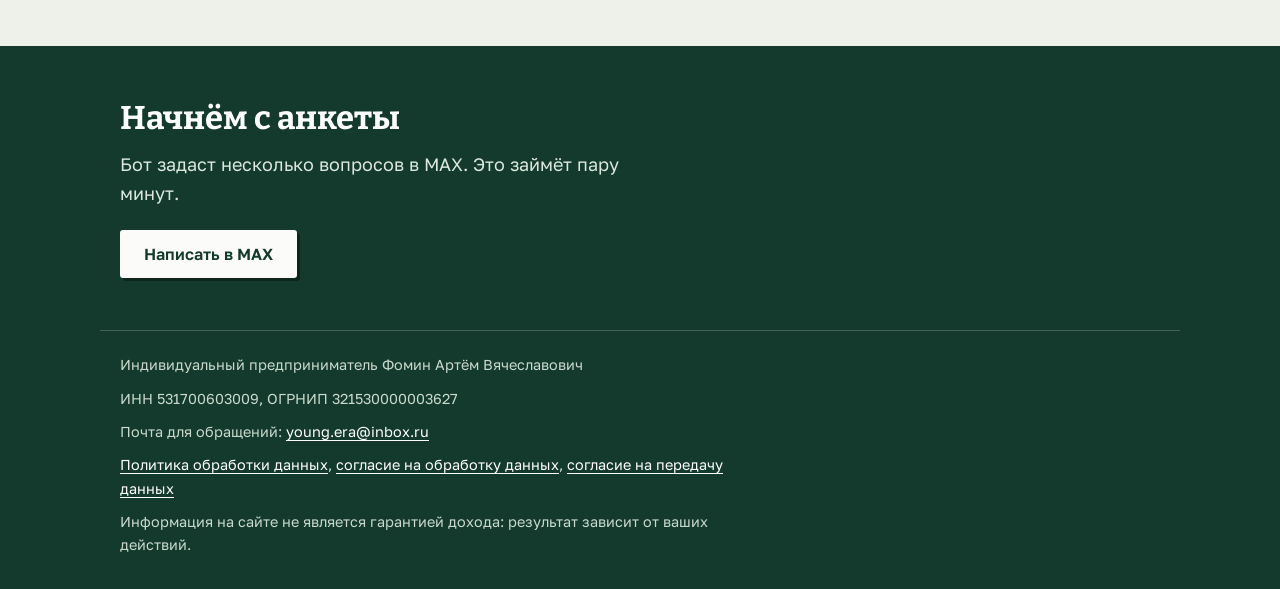
==== commit fdc508b6: "Add files via upload" ====
--- a/index.html
+++ b/index.html
@@ -1,527 +1,167 @@
-<!doctype html>
-<html lang="ru">
-<head>
-<meta charset="utf-8">
-<meta name="viewport" content="width=device-width, initial-scale=1, viewport-fit=cover">
-<title>Курьерская система</title>
-<meta name="description" content="Готовая система онлайн-заработка на привлечении курьеров. Бесплатно, с телефона, в переписке, с личным куратором на первый месяц.">
-<link rel="preconnect" href="https://fonts.googleapis.com">
-<link rel="preconnect" href="https://fonts.gstatic.com" crossorigin>
-<link rel="stylesheet" href="https://fonts.googleapis.com/css2?family=Rubik:wght@500;600;700&family=Nunito+Sans:opsz,wght@6..12,400;6..12,600;6..12,700&display=swap">
-<style>
-/* Layout: спокойная колонка 1120px; в первом экране — оффер слева и «выписка» о том, кто кому платит, справа. */
-:root {
-  --bg: #F3F6F5;
-  --surface: #FFFFFF;
-  --ink: #16232B;
-  --muted: #4E5D65;
-  --line: #D9E2DF;
-  --teal: #1C7C6B;
-  --teal-strong: #155F52;
-  --on-teal: #F7F5F0;
-  --teal-soft: #E2F0EB;
-  --amber: #C98512;
-  --amber-soft: #FBF0DC;
-  --frame: #16232B;
-  --chat-bg: #E6EEEB;
-  --bubble-in: #FFFFFF;
-  --font-display: "Rubik", "Trebuchet MS", Arial, sans-serif;
-  --font-body: "Nunito Sans", "Segoe UI", Arial, sans-serif;
-  --radius: 14px;
-}
-@media (prefers-color-scheme: dark) {
-  :root:not([data-theme="light"]) {
-    --bg: #0E171C; --surface: #15222A; --ink: #ECF1EF; --muted: #A7B6BC; --line: #26363F;
-    --teal: #3BB39A; --teal-strong: #5CC7B0; --on-teal: #0E171C; --teal-soft: #14302A;
-    --amber: #F0B13A; --amber-soft: #2E2615; color-scheme: dark;
-    --frame: #2B3B45; --chat-bg: #0E171C; --bubble-in: #1E2D36;
-  }
-}
-:root[data-theme="dark"] {
-  --bg: #0E171C; --surface: #15222A; --ink: #ECF1EF; --muted: #A7B6BC; --line: #26363F;
-  --teal: #3BB39A; --teal-strong: #5CC7B0; --on-teal: #0E171C; --teal-soft: #14302A;
-  --amber: #F0B13A; --amber-soft: #2E2615; color-scheme: dark;
-  --frame: #2B3B45; --chat-bg: #0E171C; --bubble-in: #1E2D36;
-}
-
-* { box-sizing: border-box; }
-html { scroll-behavior: smooth; }
-@media (prefers-reduced-motion: reduce) { html { scroll-behavior: auto; } }
-body {
-  background: var(--bg); color: var(--ink);
-  font-family: var(--font-body); font-size: 17px; line-height: 1.6;
-}
-body::before {
-  content: ""; position: fixed; inset: 0 0 auto; height: env(safe-area-inset-top, 0px);
-  z-index: 10; background: var(--surface);
-}
-a { color: var(--teal); }
-h1, h2, h3 { font-family: var(--font-display); line-height: 1.15; margin: 0; text-wrap: balance; letter-spacing: -0.01em; }
-p { margin: 0; }
-.wrap {
-  max-width: 1120px; margin: 0 auto;
-  padding-left: max(16px, env(safe-area-inset-left, 0px));
-  padding-right: max(16px, env(safe-area-inset-right, 0px));
-}
-.eyebrow {
-  font-size: 13px; font-weight: 700; letter-spacing: 0.08em; text-transform: uppercase; color: var(--teal);
-}
-
-/* Header */
-.top {
-  position: sticky; top: env(safe-area-inset-top, 0px); z-index: 5;
-  background: var(--surface); border-bottom: 1px solid var(--line);
-}
-.top .wrap { display: flex; align-items: center; justify-content: space-between; gap: 16px; padding-block: 12px; }
-.brand { display: flex; align-items: center; gap: 10px; font-family: var(--font-display); font-weight: 600; font-size: 18px; color: var(--ink); text-decoration: none; }
-.brand-mark {
-  width: 32px; height: 32px; border-radius: 9px; background: var(--teal); color: var(--on-teal);
-  display: grid; place-items: center; font-size: 16px; font-weight: 700;
-}
-.top nav { display: flex; gap: 22px; font-size: 15px; }
-.top nav a { color: var(--muted); text-decoration: none; }
-.top nav a:hover { color: var(--ink); }
-@media (max-width: 820px) { .top nav { display: none; } }
-
-/* Buttons */
-.btn {
-  display: inline-flex; align-items: center; justify-content: center; gap: 8px;
-  min-height: 48px; padding: 0 22px; border-radius: 12px;
-  font-family: var(--font-body); font-weight: 700; font-size: 16px; text-decoration: none;
-  border: 1.5px solid transparent; transition: background .15s ease, transform .15s ease;
-}
-.btn-primary { background: var(--teal); color: var(--on-teal); }
-.btn-primary:hover { background: var(--teal-strong); }
-.btn-ghost { background: transparent; color: var(--ink); border-color: var(--line); }
-.btn-ghost:hover { border-color: var(--teal); }
-.btn-sm { min-height: 40px; padding: 0 16px; font-size: 15px; }
-.btn:focus-visible, summary:focus-visible, a:focus-visible { outline: 3px solid var(--amber); outline-offset: 2px; }
-@media (prefers-reduced-motion: no-preference) { .btn:active { transform: translateY(1px); } }
-
-/* Hero */
-.hero { padding-block: 56px 40px; }
-.hero-grid { display: grid; grid-template-columns: 1.15fr 0.85fr; gap: 48px; align-items: center; }
-.hero-text { display: flex; flex-direction: column; gap: 20px; min-width: 0; }
-.hero h1 { font-size: clamp(32px, 5vw, 52px); font-weight: 700; }
-.hero h1 em { font-style: normal; color: var(--teal); }
-.lead { font-size: 19px; color: var(--muted); max-width: 58ch; }
-.cta-row { display: flex; flex-wrap: wrap; gap: 12px; margin-top: 4px; }
-.facts { display: flex; flex-wrap: wrap; gap: 8px 20px; font-size: 15px; color: var(--muted); }
-.facts span { display: inline-flex; align-items: center; gap: 8px; }
-.facts span::before { content: ""; width: 7px; height: 7px; border-radius: 50%; background: var(--teal); }
-@media (max-width: 860px) { .hero-grid { grid-template-columns: 1fr; gap: 32px; } .hero { padding-block: 36px 24px; } }
-
-/* Ledger: кто кому платит */
-.ledger {
-  background: var(--surface); border: 1px solid var(--line); border-radius: var(--radius);
-  padding: 24px; display: flex; flex-direction: column; gap: 4px; min-width: 0;
-  box-shadow: 0 18px 40px -28px rgba(22, 35, 43, 0.45);
-}
-.ledger-head { display: flex; justify-content: space-between; align-items: baseline; gap: 12px; padding-bottom: 12px; border-bottom: 1px dashed var(--line); }
-.ledger-head h2 { font-size: 18px; font-weight: 600; }
-.ledger-head span { font-size: 13px; color: var(--muted); }
-.row { display: grid; grid-template-columns: 1fr auto; gap: 4px 16px; padding-block: 14px; border-bottom: 1px solid var(--line); }
-.row:last-of-type { border-bottom: none; }
-.row .who { font-weight: 700; }
-.row .what { grid-column: 1 / -1; font-size: 14px; color: var(--muted); }
-.row .sum { font-family: var(--font-display); font-weight: 600; font-variant-numeric: tabular-nums; white-space: nowrap; }
-.sum.plus { color: var(--teal); }
-.sum.zero { color: var(--amber); }
-.ledger-foot { margin-top: 8px; padding: 12px 14px; border-radius: 10px; background: var(--teal-soft); font-size: 15px; font-weight: 600; }
-
-/* Sections */
-section.block { padding-block: 56px; }
-section.block + section.block { border-top: 1px solid var(--line); }
-.block-head { display: flex; flex-direction: column; gap: 10px; margin-bottom: 32px; max-width: 720px; }
-.block-head h2 { font-size: clamp(26px, 3.4vw, 36px); font-weight: 700; }
-.block-head p { color: var(--muted); font-size: 18px; }
-
-/* Steps — реальная последовательность */
-.steps { list-style: none; margin: 0; padding: 0; display: grid; grid-template-columns: repeat(5, 1fr); gap: 16px; counter-reset: step; }
-.steps li { counter-increment: step; display: flex; flex-direction: column; gap: 8px; min-width: 0; padding-top: 16px; border-top: 3px solid var(--teal); }
-.steps li::before { content: "Шаг " counter(step); font-size: 13px; font-weight: 700; letter-spacing: .06em; text-transform: uppercase; color: var(--teal); }
-.steps h3 { font-size: 19px; font-weight: 600; }
-.steps p { font-size: 15px; color: var(--muted); }
-@media (max-width: 960px) { .steps { grid-template-columns: repeat(2, 1fr); gap: 24px; } }
-@media (max-width: 520px) { .steps { grid-template-columns: 1fr; } }
-
-/* Money explainer */
-.money { display: grid; grid-template-columns: repeat(3, 1fr); gap: 16px; }
-.money > div { background: var(--surface); border: 1px solid var(--line); border-radius: var(--radius); padding: 22px; display: flex; flex-direction: column; gap: 8px; min-width: 0; }
-.money h3 { font-size: 19px; font-weight: 600; }
-.money p { color: var(--muted); font-size: 16px; }
-.money .big { font-family: var(--font-display); font-size: 30px; font-weight: 700; color: var(--teal); font-variant-numeric: tabular-nums; }
-.note { margin-top: 20px; display: flex; gap: 12px; align-items: flex-start; padding: 16px 18px; border-radius: var(--radius); background: var(--amber-soft); }
-.note strong { white-space: nowrap; }
-@media (max-width: 860px) { .money { grid-template-columns: 1fr; } }
-
-/* What you get */
-.gets { display: grid; grid-template-columns: repeat(4, 1fr); gap: 16px; }
-.gets > div { display: flex; flex-direction: column; gap: 6px; padding: 18px 0 0; border-top: 1px solid var(--line); min-width: 0; }
-.gets h3 { font-size: 18px; font-weight: 600; }
-.gets p { font-size: 15px; color: var(--muted); }
-@media (max-width: 960px) { .gets { grid-template-columns: repeat(2, 1fr); } }
-@media (max-width: 520px) { .gets { grid-template-columns: 1fr; } }
-
-/* Fit */
-.fit { display: grid; grid-template-columns: 1fr 1fr; gap: 16px; }
-.fit > div { border-radius: var(--radius); padding: 24px; display: flex; flex-direction: column; gap: 12px; min-width: 0; }
-.fit .yes { background: var(--teal-soft); }
-.fit .no { background: var(--surface); border: 1px solid var(--line); }
-.fit h3 { font-size: 20px; font-weight: 600; }
-.fit ul { margin: 0; padding-left: 20px; display: flex; flex-direction: column; gap: 8px; }
-@media (max-width: 760px) { .fit { grid-template-columns: 1fr; } }
-
-/* FAQ */
-.faq { display: flex; flex-direction: column; border-top: 1px solid var(--line); max-width: 820px; }
-.faq details { border-bottom: 1px solid var(--line); }
-.faq summary {
-  list-style: none; cursor: pointer; padding: 18px 40px 18px 0; position: relative;
-  font-family: var(--font-display); font-weight: 600; font-size: 19px;
-}
-.faq summary::-webkit-details-marker { display: none; }
-.faq summary::after {
-  content: "+"; position: absolute; right: 4px; top: 50%; transform: translateY(-50%);
-  font-size: 24px; color: var(--teal); font-weight: 500;
-}
-.faq details[open] summary::after { content: "−"; }
-.faq .answer { padding: 0 0 20px; color: var(--muted); max-width: 68ch; display: flex; flex-direction: column; gap: 10px; }
-
-/* Final CTA */
-.final { padding-block: 56px; }
-.final-card {
-  background: var(--ink); color: var(--bg); border-radius: 20px;
-  padding: clamp(28px, 5vw, 48px); display: grid; grid-template-columns: 1.3fr 1fr; gap: 32px; align-items: center;
-}
-.final-card h2 { font-size: clamp(26px, 3.4vw, 38px); font-weight: 700; }
-.final-card p { opacity: .85; margin-top: 12px; font-size: 18px; }
-.final-actions { display: flex; flex-direction: column; gap: 12px; }
-.final-card .btn-ghost { color: var(--bg); border-color: color-mix(in srgb, var(--bg) 35%, transparent); }
-.final-card .btn-ghost:hover { border-color: var(--bg); }
-.contact-line { font-size: 14px; opacity: .8; }
-.contact-line code { font-family: var(--font-body); font-weight: 700; user-select: all; }
-@media (max-width: 760px) { .final-card { grid-template-columns: 1fr; } }
-
-/* Icons */
-.ico { width: 22px; height: 22px; stroke: currentColor; fill: none; stroke-width: 1.8; stroke-linecap: round; stroke-linejoin: round; flex: none; }
-.ico-badge { width: 44px; height: 44px; border-radius: 12px; background: var(--teal-soft); color: var(--teal); display: grid; place-items: center; flex: none; }
-.steps li .ico-badge { order: 0; }
-.steps li::before { order: 1; }
-.steps li h3 { order: 2; }
-.steps li p { order: 3; }
-
-/* Work: телефон с перепиской */
-.work-grid { display: grid; grid-template-columns: 1fr 1fr; gap: 48px; align-items: center; }
-.work-text { min-width: 0; }
-.work-list { list-style: none; margin: 0; padding: 0; display: flex; flex-direction: column; gap: 20px; }
-.work-list li { display: flex; gap: 14px; align-items: flex-start; }
-.work-list h3 { font-size: 18px; font-weight: 600; }
-.work-list p { color: var(--muted); font-size: 16px; }
-.phone-fig { margin: 0; display: flex; flex-direction: column; align-items: center; gap: 12px; min-width: 0; }
-.phone { width: min(340px, 100%); background: var(--frame); border-radius: 38px; padding: 12px; box-shadow: 0 30px 60px -36px rgba(22, 35, 43, 0.6); }
-.screen { border-radius: 28px; background: var(--chat-bg); overflow: hidden; display: flex; flex-direction: column; }
-.chat-head { display: flex; align-items: center; gap: 10px; padding: 14px 16px; background: var(--surface); border-bottom: 1px solid var(--line); }
-.avatar { width: 36px; height: 36px; border-radius: 50%; background: var(--amber-soft); color: var(--amber); display: grid; place-items: center; font-family: var(--font-display); font-weight: 600; }
-.chat-head b { display: block; font-size: 15px; }
-.chat-head span { font-size: 12px; color: var(--muted); }
-.chat { padding: 16px 12px; display: flex; flex-direction: column; gap: 8px; }
-.msg { max-width: 82%; padding: 9px 12px 6px; border-radius: 16px; font-size: 14px; line-height: 1.4; }
-.msg.in { align-self: flex-start; background: var(--bubble-in); color: var(--ink); border-bottom-left-radius: 4px; }
-.msg.out { align-self: flex-end; background: var(--teal); color: var(--on-teal); border-bottom-right-radius: 4px; }
-.msg u { text-underline-offset: 2px; }
-.msg time { display: block; font-size: 11px; opacity: .7; text-align: right; margin-top: 2px; font-variant-numeric: tabular-nums; }
-.chat-input { margin: 0 12px 12px; padding: 10px 14px; border-radius: 20px; background: var(--surface); color: var(--muted); font-size: 14px; display: flex; justify-content: space-between; align-items: center; }
-.chat-input .ico { width: 18px; height: 18px; color: var(--teal); }
-.phone-fig figcaption { font-size: 14px; color: var(--muted); text-align: center; }
-@media (max-width: 860px) { .work-grid { grid-template-columns: 1fr; gap: 32px; } }
-
-footer { padding-block: 32px 48px; color: var(--muted); font-size: 14px; }
-footer .wrap { display: flex; flex-direction: column; gap: 10px; }
-footer p { max-width: 80ch; }
-</style>
-</head>
-<body>
-
-<svg width="0" height="0" style="position:absolute" aria-hidden="true" focusable="false">
-  <defs>
-    <symbol id="i-chat" viewBox="0 0 24 24"><path d="M21 12a8 8 0 0 1-11.6 7.1L4 20l1-4.6A8 8 0 1 1 21 12z"/></symbol>
-    <symbol id="i-book" viewBox="0 0 24 24"><path d="M4 5a2 2 0 0 1 2-2h13v16H6a2 2 0 0 0-2 2V5z"/><path d="M4 19a2 2 0 0 1 2-2h13"/></symbol>
-    <symbol id="i-megaphone" viewBox="0 0 24 24"><path d="M3 11v2a1 1 0 0 0 1 1h2l5 4V6l-5 4H4a1 1 0 0 0-1 1z"/><path d="M15 9a3 3 0 0 1 0 6"/><path d="M18 6a7 7 0 0 1 0 12"/></symbol>
-    <symbol id="i-send" viewBox="0 0 24 24"><path d="M22 2 11 13"/><path d="M22 2 15 22l-4-9-9-4 20-7z"/></symbol>
-    <symbol id="i-wallet" viewBox="0 0 24 24"><path d="M3 7h15a3 3 0 0 1 3 3v7a3 3 0 0 1-3 3H6a3 3 0 0 1-3-3V7z"/><path d="M3 7l12-4v4"/><path d="M16 13.5h.01"/></symbol>
-    <symbol id="i-search" viewBox="0 0 24 24"><circle cx="11" cy="11" r="7"/><path d="M20 20l-3.5-3.5"/></symbol>
-    <symbol id="i-doc" viewBox="0 0 24 24"><path d="M7 3h7l5 5v13H7z"/><path d="M14 3v5h5"/><path d="M10 13h6"/><path d="M10 17h6"/></symbol>
-    <symbol id="i-message" viewBox="0 0 24 24"><path d="M4 4h16v12H8l-4 4V4z"/><path d="M8 9h8"/><path d="M8 12h5"/></symbol>
-    <symbol id="i-shield" viewBox="0 0 24 24"><path d="M12 3l8 3v6c0 5-3.5 8-8 9-4.5-1-8-4-8-9V6l8-3z"/><path d="M9 12l2 2 4-4"/></symbol>
-    <symbol id="i-table" viewBox="0 0 24 24"><path d="M3 5h18v14H3z"/><path d="M3 10h18"/><path d="M9 10v9"/></symbol>
-    <symbol id="i-calendar" viewBox="0 0 24 24"><path d="M4 5h16v15H4z"/><path d="M4 10h16"/><path d="M8 3v4"/><path d="M16 3v4"/></symbol>
-    <symbol id="i-user" viewBox="0 0 24 24"><circle cx="12" cy="8" r="4"/><path d="M4 21a8 8 0 0 1 16 0"/></symbol>
-  </defs>
-</svg>
-
-<header class="top">
-  <div class="wrap">
-    <a class="brand" href="#top"><span class="brand-mark" aria-hidden="true">К</span>Курьерская система</a>
-    <nav aria-label="Разделы">
-      <a href="#how">Как это работает</a>
-      <a href="#money">Откуда деньги</a>
-      <a href="#get">Что вы получаете</a>
-      <a href="#faq">Вопросы</a>
-    </nav>
-    <a class="btn btn-primary btn-sm js-tg" href="#contact" target="_blank" rel="noopener">Написать</a>
-  </div>
-</header>
-
-<main id="top">
-  <section class="hero">
-    <div class="wrap hero-grid">
-      <div class="hero-text">
-        <p class="eyebrow">Онлайн-заработок по готовой системе</p>
-        <h1>Зарабатывайте из дома по системе, которая <em>уже работает</em></h1>
-        <p class="lead">Вы приводите новых курьеров в сервисы доставки, а партнёрская программа платит вам до&nbsp;28&nbsp;000&nbsp;₽ за каждого. Я даю всю систему бесплатно и веду вас лично первый месяц. Мой доход — 5% сверху от ваших выплат, поэтому мне важно, чтобы вы зарабатывали больше.</p>
-        <div class="cta-row">
-          <a class="btn btn-primary js-tg" href="#contact" target="_blank" rel="noopener">Написать в Telegram</a>
-          <a class="btn btn-ghost" href="#money">Откуда деньги</a>
-        </div>
-        <div class="facts">
-          <span>0 ₽ за участие</span>
-          <span>Только переписка, без звонков</span>
-          <span>По всей России, с телефона</span>
-        </div>
-      </div>
-
-      <aside class="ledger" aria-label="Кто кому платит">
-        <div class="ledger-head">
-          <h2>Кто кому платит</h2>
-          <span>за одного приглашённого</span>
-        </div>
-        <div class="row">
-          <span class="who">Программа → вам</span>
-          <span class="sum plus">до 28 000 ₽</span>
-          <span class="what">Вознаграждение, когда приглашённый выполнил условия программы. Деньги выводите на свою карту.</span>
-        </div>
-        <div class="row">
-          <span class="who">Программа → куратору</span>
-          <span class="sum">+5% сверху</span>
-          <span class="what">Отдельная выплата, к вашим деньгам не относится.</span>
-        </div>
-        <div class="row">
-          <span class="who">Вы → куратору</span>
-          <span class="sum zero">0 ₽</span>
-          <span class="what">Ни за систему, ни за обучение, ни за сопровождение.</span>
-        </div>
-        <p class="ledger-foot">Пока вы не получили вознаграждение, я тоже ничего не получаю.</p>
-      </aside>
-    </div>
-  </section>
-
-  <section class="block" id="how">
-    <div class="wrap">
-      <div class="block-head">
-        <p class="eyebrow">Как это работает</p>
-        <h2>Пять шагов до первой выплаты</h2>
-        <p>Ничего развозить не нужно. Вы работаете с людьми через объявления и переписку, всё делается с телефона.</p>
-      </div>
-      <ol class="steps">
-        <li><span class="ico-badge"><svg class="ico"><use href="#i-chat"/></svg></span><h3>Знакомство</h3><p>Пишете мне, я рассказываю условия на сегодня и отвечаю на вопросы.</p></li>
-        <li><span class="ico-badge"><svg class="ico"><use href="#i-book"/></svg></span><h3>Обучение</h3><p>Получаете гайд, обучение по Авито, готовые объявления и тексты для переписки.</p></li>
-        <li><span class="ico-badge"><svg class="ico"><use href="#i-megaphone"/></svg></span><h3>Объявления</h3><p>Размещаете объявления. Первое публикуем вместе.</p></li>
-        <li><span class="ico-badge"><svg class="ico"><use href="#i-send"/></svg></span><h3>Переписка</h3><p>Отвечаете откликнувшимся по готовым шаблонам и отправляете свою ссылку.</p></li>
-        <li><span class="ico-badge"><svg class="ico"><use href="#i-wallet"/></svg></span><h3>Выплата</h3><p>Приглашённый выполнил условия — программа платит вам вознаграждение.</p></li>
-      </ol>
-    </div>
-  </section>
-
-  <section class="block" id="work">
-    <div class="wrap work-grid">
-      <div class="work-text">
-        <div class="block-head">
-          <p class="eyebrow">Так выглядит работа</p>
-          <h2>Вся работа — в переписке</h2>
-          <p>Никаких звонков и встреч с кандидатами. Всё делается в мессенджере с телефона.</p>
-        </div>
-        <ul class="work-list">
-          <li><span class="ico-badge"><svg class="ico"><use href="#i-megaphone"/></svg></span><div><h3>Объявление приводит людей</h3><p>Кандидаты пишут сами — искать и уговаривать никого не нужно.</p></div></li>
-          <li><span class="ico-badge"><svg class="ico"><use href="#i-message"/></svg></span><div><h3>Вы отвечаете по шаблонам</h3><p>Готовые тексты на частые вопросы есть в обучении.</p></div></li>
-          <li><span class="ico-badge"><svg class="ico"><use href="#i-send"/></svg></span><div><h3>Отправляете свою ссылку</h3><p>Человек регистрируется по ней, и программа закрепляет его за вами.</p></div></li>
-        </ul>
-      </div>
-      <figure class="phone-fig">
-        <div class="phone" role="img" aria-label="Пример переписки с кандидатом в мессенджере">
-          <div class="screen">
-            <div class="chat-head">
-              <span class="avatar" aria-hidden="true">А</span>
-              <div><b>Алексей</b><span>кандидат с Авито</span></div>
-            </div>
-            <div class="chat">
-              <p class="msg in">Здравствуйте! Увидел объявление. Ещё ищете курьеров?<time>10:42</time></p>
-              <p class="msg out">Здравствуйте! Да, ищем. Удобнее пешком, на велосипеде или на авто?<time>10:43</time></p>
-              <p class="msg in">На велосипеде. А график какой?<time>10:45</time></p>
-              <p class="msg out">Смены выбираете сами. Вот <u>ссылка на регистрацию</u>, это пара минут.<time>10:46</time></p>
-              <p class="msg in">Зарегистрировался, спасибо!<time>10:58</time></p>
-            </div>
-            <div class="chat-input"><span>Сообщение</span><svg class="ico"><use href="#i-send"/></svg></div>
-          </div>
-        </div>
-        <figcaption>Пример переписки. Готовые тексты — в обучении.</figcaption>
-      </figure>
-    </div>
-  </section>
-
-  <section class="block" id="money">
-    <div class="wrap">
-      <div class="block-head">
-        <p class="eyebrow">Откуда деньги</p>
-        <h2>Платит партнёрская программа, а не вы</h2>
-        <p>Сервисам доставки постоянно нужны курьеры, и они платят тем, кто их приводит. Всё устроено прозрачно.</p>
-      </div>
-      <div class="money">
-        <div>
-          <span class="big">до 28 000 ₽</span>
-          <h3>За одного человека</h3>
-          <p>Сумма по условиям программы на <span class="js-date">ноябрь 2026</span>. Зависит от условий и может меняться.</p>
-        </div>
-        <div>
-          <span class="big">0 ₽</span>
-          <h3>Ваши расходы на систему</h3>
-          <p>Гайды, обучение, шаблоны и сопровождение бесплатны. Ничего покупать не нужно.</p>
-        </div>
-        <div>
-          <span class="big">5%</span>
-          <h3>Мой интерес</h3>
-          <p>Программа отдельно платит мне 5% сверху от ваших выплат. Чем больше зарабатываете вы, тем больше я.</p>
-        </div>
-      </div>
-      <p class="note"><strong>Важно:</strong><span>я никогда не попрошу перевести мне деньги. Если кто-то просит перевод от моего имени — это не я.</span></p>
-    </div>
-  </section>
-
-  <section class="block" id="get">
-    <div class="wrap">
-      <div class="block-head">
-        <p class="eyebrow">Что вы получаете</p>
-        <h2>Всё, чтобы начать без опыта</h2>
-      </div>
-      <div class="gets">
-        <div><span class="ico-badge"><svg class="ico"><use href="#i-search"/></svg></span><h3>Обучение по Авито</h3><p>Как размещаться, чтобы откликалось много людей.</p></div>
-        <div><span class="ico-badge"><svg class="ico"><use href="#i-doc"/></svg></span><h3>Готовые объявления</h3><p>Тексты под разные площадки: копируете и публикуете.</p></div>
-        <div><span class="ico-badge"><svg class="ico"><use href="#i-message"/></svg></span><h3>Скрипты переписки</h3><p>Что отвечать кандидатам и как довести их до первых заказов.</p></div>
-        <div><span class="ico-badge"><svg class="ico"><use href="#i-shield"/></svg></span><h3>Ответы на сомнения</h3><p>Готовые ответы на частые вопросы кандидатов.</p></div>
-        <div><span class="ico-badge"><svg class="ico"><use href="#i-book"/></svg></span><h3>Пошаговый гайд</h3><p>Весь путь от первого объявления до выплаты.</p></div>
-        <div><span class="ico-badge"><svg class="ico"><use href="#i-table"/></svg></span><h3>Трекер</h3><p>Таблица, чтобы не терять ни одного кандидата.</p></div>
-        <div><span class="ico-badge"><svg class="ico"><use href="#i-calendar"/></svg></span><h3>План на две недели</h3><p>Что делать по дням на старте.</p></div>
-        <div><span class="ico-badge"><svg class="ico"><use href="#i-user"/></svg></span><h3>Личный куратор</h3><p>Живой человек на связи весь первый месяц, а не бот.</p></div>
-      </div>
-    </div>
-  </section>
-
-  <section class="block">
-    <div class="wrap">
-      <div class="block-head">
-        <p class="eyebrow">Кому подходит</p>
-        <h2>Честно о том, для кого это</h2>
-      </div>
-      <div class="fit">
-        <div class="yes">
-          <h3>Подойдёт, если вы</h3>
-          <ul>
-            <li>хотите дополнительный доход из дома</li>
-            <li>предпочитаете переписку звонкам</li>
-            <li>готовы действовать по инструкции</li>
-            <li>можете выделять время в своём графике</li>
-          </ul>
-        </div>
-        <div class="no">
-          <h3>Не подойдёт, если вы</h3>
-          <ul>
-            <li>ищете гарантированный доход без усилий</li>
-            <li>не готовы размещать объявления и отвечать людям</li>
-            <li>ждёте результата в первый же день</li>
-          </ul>
-        </div>
-      </div>
-    </div>
-  </section>
-
-  <section class="block" id="faq">
-    <div class="wrap">
-      <div class="block-head">
-        <p class="eyebrow">Вопросы</p>
-        <h2>Частые вопросы</h2>
-      </div>
-      <div class="faq">
-        <details>
-          <summary>Это не развод?</summary>
-          <div class="answer"><p>Вы не платите мне ни на одном этапе. Вознаграждение выплачивает партнёрская программа, её условия можно прочитать самому. Мой интерес — 5% сверху от ваших выплат, и я его не скрываю.</p></div>
-        </details>
-        <details>
-          <summary>Это сетевой маркетинг?</summary>
-          <div class="answer"><p>Нет. Вы ничего не покупаете и не собираете команду. Деньги платят только за курьеров, которые вышли на заказы.</p></div>
-        </details>
-        <details>
-          <summary>Нужно ли звонить людям?</summary>
-          <div class="answer"><p>Нет. Кандидаты сами пишут по объявлению, а вы отвечаете в переписке по готовым шаблонам.</p></div>
-        </details>
-        <details>
-          <summary>Нужен ли опыт?</summary>
-          <div class="answer"><p>Нет. Есть обучение, готовые тексты и куратор на первый месяц. Первое объявление размещаем вместе.</p></div>
-        </details>
-        <details>
-          <summary>Сколько можно заработать?</summary>
-          <div class="answer"><p>За одного приглашённого, который выполнил условия программы, — до 28 000 ₽. Итог зависит от того, сколько людей вы приведёте. Гарантировать доход я не буду.</p></div>
-        </details>
-        <details>
-          <summary>Нужно ли что-то оформлять?</summary>
-          <div class="answer">
-            <p>Да. Программа платит официально, поэтому выплаты получает ИП на налоге на профессиональный доход — это как самозанятость, только со счётом для выплат. Оформление онлайн, я проведу по шагам.</p>
-            <p>Нет дохода — нет налога. С полученных денег налог 4–6%, деклараций и фиксированных взносов на НПД нет. Правила — на сайте налоговой <a href="https://npd.nalog.ru/" target="_blank" rel="noopener">npd.nalog.ru</a>.</p>
-          </div>
-        </details>
-        <details>
-          <summary>Где искать людей?</summary>
-          <div class="answer"><p>Главный канал — Авито, плюс чаты и соцсети. Искать можно по всей России, не только в своём городе.</p></div>
-        </details>
-      </div>
-    </div>
-  </section>
-
-  <section class="final" id="contact">
-    <div class="wrap">
-      <div class="final-card">
-        <div>
-          <h2>Напишите, и я расскажу условия на сегодня</h2>
-          <p>Отвечу на вопросы и пришлю материалы. Решение остаётся за вами.</p>
-        </div>
-        <div class="final-actions">
-          <a class="btn btn-primary js-tg" href="#contact" target="_blank" rel="noopener">Написать в Telegram</a>
-          <a class="btn btn-ghost js-max" href="#contact" target="_blank" rel="noopener">Написать в MAX</a>
-          <p class="contact-line">Telegram: <code class="js-tg-text">@bizzsup</code></p>
-        </div>
-      </div>
-    </div>
-  </section>
-</main>
-
-<footer>
-  <div class="wrap">
-    <p>«Курьерская система» — независимый участник партнёрской программы. Не является работодателем и не представляет сервисы доставки.</p>
-    <p>Условия и размер вознаграждения определяет партнёрская программа, они могут меняться. Гарантий дохода нет.</p>
-  </div>
-</footer>
-
-<script>
-  // Контакты — заменить на свои.
-  const CONFIG = {
-    telegram: "bizzsup",           // ник в Telegram без @
-    max: "https://max.ru/u/f9LHodD0cOLbV9_Eirlagcz8jk5oGC_A8KuxHW4h-7NEu-V0tu8dEQiBDvo", // профиль в MAX
-    conditionsDate: "ноябрь 2026"  // дата условий программы
-  };
-  const tgUrl = "https://t.me/" + CONFIG.telegram;
-  document.querySelectorAll(".js-tg").forEach(a => { a.href = tgUrl; });
-  document.querySelectorAll(".js-max").forEach(a => { a.href = CONFIG.max; });
-  document.querySelectorAll(".js-tg-text").forEach(el => { el.textContent = "@" + CONFIG.telegram; });
-  document.querySelectorAll(".js-date").forEach(el => { el.textContent = CONFIG.conditionsDate; });
-</script>
-
-</body>
-</html>
+<!doctype html>
+<html lang="ru">
+<head>
+<meta charset="utf-8">
+<meta name="viewport" content="width=device-width, initial-scale=1, viewport-fit=cover">
+<title>Страховой агент из дома: бесплатное обучение и помощь с клиентами</title>
+<meta name="description" content="Обучаю профессии страхового агента бесплатно и помогаю находить клиентов через Авито. Подработка на 2–3 часа в день, подойдёт и с телефона. Количество мест ограничено.">
+<meta name="theme-color" content="#1e5b45">
+<link rel="canonical" href="https://bizzsup.ru/">
+<link rel="icon" href="data:image/svg+xml,%3Csvg xmlns='http://www.w3.org/2000/svg' viewBox='0 0 24 24'%3E%3Cpath d='M12 2 4 5v6c0 5 3.4 9.4 8 11 4.6-1.6 8-6 8-11V5l-8-3z' fill='%231e5b45'/%3E%3C/svg%3E">
+<meta property="og:type" content="website">
+<meta property="og:title" content="Страховой агент из дома: бесплатное обучение и помощь с клиентами">
+<meta property="og:description" content="Обучаю профессии страхового агента бесплатно и помогаю находить клиентов через Авито. Подработка на 2–3 часа в день, подойдёт и с телефона. Количество мест ограничено.">
+<meta property="og:url" content="https://bizzsup.ru/">
+<link rel="stylesheet" href="style.css">
+</head>
+<body>
+<a class="skip" href="#main">К содержимому</a>
+<header class="wrap top">
+  <a class="brand" href="./"><svg viewBox="0 0 24 24" aria-hidden="true"><path d="M12 2 4 5v6c0 5 3.4 9.4 8 11 4.6-1.6 8-6 8-11V5l-8-3z" fill="#1e5b45"/><path d="m8.5 12.2 2.5 2.5 4.6-5" fill="none" stroke="#fff" stroke-width="2.2" stroke-linecap="round" stroke-linejoin="round"/></svg><span>Страховой агент из дома</span></a>
+  <a class="btn small" href="https://max.ru/id531700603009_bot">Написать в MAX</a>
+</header>
+
+<main id="main">
+<section class="wrap hero">
+  <div>
+    <h1>Начните работать страховым агентом из дома</h1>
+    <p class="lead">Обучаю бесплатно: платформа платит за ваши продажи. Помогаю найти клиентов через Авито. Подработка на 2–3 часа в день, подойдёт и с телефона.</p>
+    <div class="cta-row">
+      <a class="btn" data-cta-first href="https://max.ru/id531700603009_bot">Написать в MAX</a>
+      <a class="btn ghost" href="#kak">Как это устроено</a>
+    </div>
+    <p class="fine">Количество мест ограничено, и я беру не всех: смотрю анкеты и отвечаю тем, кто подходит. Доход зависит от вашей работы, гарантий мы не даём.</p>
+  </div>
+
+  <div class="form" data-form>
+    <div class="form-head"><b>Карточка агента</b><span>новая</span></div>
+    <dl class="fields">
+      <div class="field"><dt>Где работаете</dt><dd data-text="из дома">из дома</dd></div>
+      <div class="field"><dt>С чего</dt><dd data-text="смартфон или компьютер">смартфон или компьютер</dd></div>
+      <div class="field"><dt>Время в день</dt><dd data-text="2–3 часа">2–3 часа</dd></div>
+      <div class="field free"><dt>Обучение</dt><dd data-text="бесплатно">бесплатно</dd></div>
+      <div class="field"><dt>Первый шаг</dt><dd data-text="анкета в MAX">анкета в MAX</dd></div>
+    </dl>
+    <svg class="seal" viewBox="0 0 120 120" aria-hidden="true">
+      <defs><path id="ring" d="M60,60 m-44,0 a44,44 0 1,1 88,0 a44,44 0 1,1 -88,0"/></defs>
+      <circle cx="60" cy="60" r="57" fill="none" stroke="currentColor" stroke-width="3"/>
+      <circle cx="60" cy="60" r="31" fill="none" stroke="currentColor" stroke-width="1.5"/>
+      <text font-family="Golos Text,sans-serif" font-size="9.5" font-weight="600" fill="currentColor"><textPath href="#ring" textLength="270" lengthAdjust="spacing">обучение на платформе · обучение на платформе ·</textPath></text>
+      <text x="60" y="65" text-anchor="middle" font-family="Bitter,serif" font-weight="800" font-size="13.5" fill="currentColor">бесплатно</text>
+    </svg>
+  </div>
+</section>
+
+<section class="clause" id="poluchite">
+  <div class="wrap">
+    <h2>Что вы получаете</h2>
+    <ul class="rows">
+      <li>
+        <div><h3>Профессия страхового агента</h3>
+        <p>Обучение на платформе, с телефона или компьютера. В среднем оно занимает около двух дней, после него открывается личный кабинет.</p></div>
+        <span class="tag">бесплатно</span>
+      </li>
+      <li>
+        <div><h3>Реклама на Авито</h3>
+        <p>Я лично показываю, как находить клиентов без холодных звонков: помогаю с верификацией аккаунта, готовлю тексты объявлений и шаблоны фотографий, могу сделать сайт. Доступ к вашему аккаунту остаётся только у вас.</p></div>
+        <span class="tag">лично со мной</span>
+      </li>
+      <li>
+        <div><h3>Стартовый рекламный бюджет</h3>
+        <p>На первые объявления. Размер индивидуальный: обсуждаем заранее, до старта. Деньги приходят на ваш расчётный счёт.</p></div>
+        <span class="tag">согласуем заранее</span>
+      </li>
+    </ul>
+  </div>
+</section>
+
+<section class="clause" id="kak">
+  <div class="wrap">
+    <h2>Как проходит старт</h2>
+    <ol class="steps">
+      <li><h3>Анкета в MAX</h3>
+        <p>Пишете боту и отвечаете на несколько вопросов. Я смотрю анкеты и отвечаю тем, кто подходит, обычно в течение 30 минут.</p></li>
+      <li><h3>ИП и расчётный счёт</h3>
+        <p>Оформляем вместе: ИП на налоге для самозанятых, налог платится только с полученного дохода. Пока всё регистрируется, вы проходите обучение на платформе.</p></li>
+      <li><h3>Авито</h3>
+        <p>Когда расчётный счёт готов, настраиваем аккаунт: верификация, тексты объявлений, фотографии. Авито — наш основной источник клиентов.</p></li>
+      <li><h3>Бюджет и первые клиенты</h3>
+        <p>Когда расчётный счёт и Авито готовы, я даю стартовый бюджет на первые объявления. Клиенты приходят с Авито, вы оформляете им полисы.</p></li>
+    </ol>
+  </div>
+</section>
+
+<section class="clause" id="besplatno">
+  <div class="wrap">
+    <h2>Почему это бесплатно для вас</h2>
+    <div>
+      <p class="say"><mark>Вы ничего не платите</mark>: ни за обучение на платформе, ни за мою помощь.</p>
+      <p>Платформа зарабатывает на страховых полисах, которые оформляют агенты, а агент получает долю от стоимости каждого полиса. Процент зависит от вида страхования: ОСАГО, КАСКО, ипотека. Ориентиры по процентам я показываю в презентации в боте.</p>
+      <p>Доход зависит от того, сколько и как вы работаете. Гарантий мы не даём.</p>
+    </div>
+  </div>
+</section>
+
+<section class="clause" id="komu">
+  <div class="wrap">
+    <h2>Кому это подойдёт</h2>
+    <div class="two">
+      <div class="yes"><h3>Подойдёт, если</h3>
+        <ul>
+          <li>вы хотите подработку из дома и готовы уделять ей 2–3 часа в день;</li>
+          <li>вам удобно общаться с клиентами письменно, с телефона или компьютера;</li>
+          <li>вы готовы оформить ИП на налоге для самозанятых.</li>
+        </ul></div>
+      <div class="no"><h3>Не подойдёт, если</h3>
+        <ul>
+          <li>вы ищете доход без работы: результат зависит от ваших действий;</li>
+          <li>вам ещё нет 18 лет;</li>
+          <li>вы не готовы оформлять ИП: он нужен для выплат платформы и верификации на Авито.</li>
+        </ul></div>
+    </div>
+  </div>
+</section>
+
+<section class="clause" id="voprosy">
+  <div class="wrap">
+    <h2>Частые вопросы</h2>
+    <div>
+      <details><summary>Правда ли, что обучение бесплатное?</summary><div>
+        <p>Да. Вы ничего не платите ни за обучение на платформе, ни за мою помощь. Платформа получает деньги с оформленных полисов, а агент получает долю от стоимости каждого.</p></div></details>
+      <details><summary>Обязательно ли открывать ИП?</summary><div>
+        <p>Да. Для выплат платформы и верификации на Авито нужен статус ИП на налоге для самозанятых. Налог платится только с полученного дохода: нет дохода, нет налога. Отчётность сдавать не нужно, открывается онлайн.</p></div></details>
+      <details><summary>Сколько времени это занимает?</summary><div>
+        <p>В среднем 2–3 часа в день. Обучение на платформе занимает около двух дней, пока оформляются ИП и расчётный счёт.</p></div></details>
+      <details><summary>Сколько можно заработать?</summary><div>
+        <p>Платформа платит долю от стоимости каждого оформленного полиса, процент зависит от вида страхования. Гарантий дохода мы не даём: результат зависит от вашей работы.</p></div></details>
+      <details><summary>Что будет с моими данными?</summary><div>
+        <p>В боте мы спрашиваем имя, город, телефон, e-mail и ответы анкеты. Паспорт, СНИЛС и адрес на этом этапе не нужны. Данные хранятся на серверах в России, удалить их можно в любой момент командой /удалить.</p>
+        <p>Подробнее: <a href="politika/">политика обработки данных</a> и <a href="soglasie/">согласие</a>.</p></div></details>
+      <details><summary>Кто стоит за этим сайтом?</summary><div>
+        <p>Индивидуальный предприниматель Фомин Артём Вячеславович. Реквизиты и контакты внизу страницы.</p></div></details>
+    </div>
+  </div>
+</section>
+
+<section class="final">
+  <div class="wrap">
+    <h2>Начнём с анкеты</h2>
+    <p>Бот задаст несколько вопросов в MAX. Это займёт пару минут.</p>
+    <a class="btn" href="https://max.ru/id531700603009_bot">Написать в MAX</a>
+  </div>
+</section>
+</main>
+<div class="dock" aria-label="Быстрая кнопка"><a class="btn" href="https://max.ru/id531700603009_bot">Написать в MAX</a></div>
+
+<footer>
+  <div class="wrap">
+    <p>Индивидуальный предприниматель Фомин Артём Вячеславович</p>
+    <p>ИНН 531700603009, ОГРНИП 321530000003627</p>
+    <p>Почта для обращений: <a href="mailto:young.era@inbox.ru">young.era@inbox.ru</a></p>
+    <p><a href="politika/">Политика обработки данных</a>, <a href="soglasie/">согласие на обработку данных</a>, <a href="soglasie-peredacha/">согласие на передачу данных</a></p>
+    <p>Информация на сайте не является гарантией дохода: результат зависит от ваших действий.</p>
+  </div>
+</footer>
+<script src="app.js" defer></script>
+</body>
+</html>
--- a/style.css
+++ b/style.css
@@ -0,0 +1,152 @@
+/* Страховой агент из дома. Образ: бланк полиса. Шрифты свои (папка fonts), без обращений к Google. */
+@font-face{font-family:"Bitter";font-weight:700;font-display:swap;src:url(fonts/bitter-cyrillic-700-normal.woff2) format("woff2");unicode-range:U+0301,U+0400-045F,U+0490-0491,U+04B0-04B1,U+2116}
+@font-face{font-family:"Bitter";font-weight:700;font-display:swap;src:url(fonts/bitter-latin-700-normal.woff2) format("woff2");unicode-range:U+0000-00FF,U+0131,U+0152-0153,U+02BB-02BC,U+02C6,U+02DA,U+02DC,U+2000-206F,U+20AC,U+2122,U+2191,U+2193,U+2212,U+2215,U+FEFF,U+FFFD}
+@font-face{font-family:"Bitter";font-weight:800;font-display:swap;src:url(fonts/bitter-cyrillic-800-normal.woff2) format("woff2");unicode-range:U+0301,U+0400-045F,U+0490-0491,U+04B0-04B1,U+2116}
+@font-face{font-family:"Bitter";font-weight:800;font-display:swap;src:url(fonts/bitter-latin-800-normal.woff2) format("woff2");unicode-range:U+0000-00FF,U+0131,U+0152-0153,U+02BB-02BC,U+02C6,U+02DA,U+02DC,U+2000-206F,U+20AC,U+2122,U+2191,U+2193,U+2212,U+2215,U+FEFF,U+FFFD}
+@font-face{font-family:"Golos Text";font-weight:400;font-display:swap;src:url(fonts/golos-text-cyrillic-400-normal.woff2) format("woff2");unicode-range:U+0301,U+0400-045F,U+0490-0491,U+04B0-04B1,U+2116}
+@font-face{font-family:"Golos Text";font-weight:400;font-display:swap;src:url(fonts/golos-text-latin-400-normal.woff2) format("woff2");unicode-range:U+0000-00FF,U+0131,U+0152-0153,U+02BB-02BC,U+02C6,U+02DA,U+02DC,U+2000-206F,U+20AC,U+2122,U+2191,U+2193,U+2212,U+2215,U+FEFF,U+FFFD}
+@font-face{font-family:"Golos Text";font-weight:600;font-display:swap;src:url(fonts/golos-text-cyrillic-600-normal.woff2) format("woff2");unicode-range:U+0301,U+0400-045F,U+0490-0491,U+04B0-04B1,U+2116}
+@font-face{font-family:"Golos Text";font-weight:600;font-display:swap;src:url(fonts/golos-text-latin-600-normal.woff2) format("woff2");unicode-range:U+0000-00FF,U+0131,U+0152-0153,U+02BB-02BC,U+02C6,U+02DA,U+02DC,U+2000-206F,U+20AC,U+2122,U+2191,U+2193,U+2212,U+2215,U+FEFF,U+FFFD}
+@font-face{font-family:"IBM Plex Mono";font-weight:500;font-display:swap;src:url(fonts/ibm-plex-mono-cyrillic-500-normal.woff2) format("woff2");unicode-range:U+0301,U+0400-045F,U+0490-0491,U+04B0-04B1,U+2116}
+@font-face{font-family:"IBM Plex Mono";font-weight:500;font-display:swap;src:url(fonts/ibm-plex-mono-latin-500-normal.woff2) format("woff2");unicode-range:U+0000-00FF,U+0131,U+0152-0153,U+02BB-02BC,U+02C6,U+02DA,U+02DC,U+2000-206F,U+20AC,U+2122,U+2191,U+2193,U+2212,U+2215,U+FEFF,U+FFFD}
+
+:root{
+  --paper:#edf1ea;      /* бумага бланка */
+  --sheet:#fbfcf9;      /* чистый лист */
+  --ink:#16251f;        /* чернила, зеленоватый чёрный */
+  --muted:#4f6358;
+  --green:#1e5b45;      /* зелёная рамка бланка */
+  --green-deep:#133a2d;
+  --seal:#b8392a;       /* печать, единственный красный */
+  --mark:#f3db6b;       /* маркер */
+  --line:#b6c4ba;
+  --head:"Bitter","Georgia",serif;
+  --body:"Golos Text","Segoe UI",system-ui,sans-serif;
+  --typed:"IBM Plex Mono","Consolas",monospace;
+}
+*{box-sizing:border-box}
+html{scroll-behavior:smooth;-webkit-text-size-adjust:100%}
+body{margin:0;background:var(--paper);color:var(--ink);font:400 1.0625rem/1.62 var(--body);overflow-x:hidden}
+img,svg{max-width:100%;display:block}
+a{color:var(--green);text-underline-offset:.18em;text-decoration-thickness:.08em}
+a:hover{color:var(--seal)}
+:focus-visible{outline:3px solid var(--green);outline-offset:3px;border-radius:2px}
+.wrap{max-width:1080px;margin:0 auto;padding:0 20px}
+.skip{position:absolute;left:-999px;top:8px;background:var(--sheet);padding:8px 12px;z-index:50}
+.skip:focus{left:8px}
+
+/* шапка */
+.top{display:flex;align-items:center;justify-content:space-between;gap:16px;padding:14px 0}
+.brand{font:800 1.15rem/1.1 var(--head);color:var(--green-deep);text-decoration:none;display:flex;align-items:center;gap:10px}
+.brand svg{width:26px;height:26px;flex:none}
+.btn{display:inline-flex;align-items:center;justify-content:center;min-height:48px;padding:0 22px;border-radius:3px;
+  background:var(--green);color:#fff;font:600 1rem/1 var(--body);text-decoration:none;border:2px solid var(--green-deep);
+  box-shadow:3px 3px 0 var(--green-deep);transition:transform .12s,box-shadow .12s}
+.btn:hover{color:#fff;transform:translate(-1px,-1px);box-shadow:4px 4px 0 var(--green-deep)}
+.btn:active{transform:translate(2px,2px);box-shadow:1px 1px 0 var(--green-deep)}
+.btn.small{min-height:40px;padding:0 16px;font-size:.95rem}
+.btn.ghost{background:transparent;color:var(--green-deep);box-shadow:none}
+.btn.ghost:hover{background:var(--sheet);color:var(--green-deep);box-shadow:none;transform:none}
+
+/* первый экран: бланк */
+.hero{display:grid;gap:36px;padding:20px 0 56px}
+h1{font:800 clamp(2.05rem,5.6vw,3.35rem)/1.08 var(--head);letter-spacing:-.012em;margin:0 0 18px;color:var(--green-deep);text-wrap:balance}
+.lead{font-size:1.15rem;max-width:34em;margin:0 0 24px}
+.cta-row{display:flex;flex-wrap:wrap;gap:12px;margin-bottom:18px}
+.fine{font-size:.93rem;color:var(--muted);max-width:36em;margin:0}
+.form{position:relative;background:var(--sheet);border:2px solid var(--green);box-shadow:7px 7px 0 rgba(19,58,45,.16);max-width:460px;width:100%}
+.form-head{background:
+  repeating-radial-gradient(circle at 18% 130%,transparent 0 7px,rgba(255,255,255,.09) 7px 8px),
+  repeating-radial-gradient(circle at 92% -30%,transparent 0 9px,rgba(255,255,255,.08) 9px 10px),
+  var(--green);color:#fff;padding:14px 18px;display:flex;justify-content:space-between;align-items:baseline;gap:12px}
+.form-head b{font:700 1.15rem/1.2 var(--head)}
+.form-head span{font:500 .8rem/1 var(--typed);opacity:.85}
+.fields{margin:0;padding:6px 18px 62px;display:grid}
+.field{display:grid;grid-template-columns:minmax(7.4rem,9rem) 1fr;gap:12px;align-items:baseline;padding:11px 0;border-bottom:1px solid var(--line)}
+.field dt{font-size:.88rem;color:var(--muted)}
+.field dd{margin:0;font:500 .95rem/1.45 var(--typed);min-height:1.45em;overflow-wrap:anywhere}
+.field.free dd{background:linear-gradient(transparent 55%,var(--mark) 55%);display:inline;padding:0 3px;justify-self:start}
+.seal{position:absolute;right:8px;bottom:-30px;width:118px;height:118px;color:var(--seal);transform:rotate(-14deg);pointer-events:none}
+.seal.on{animation:stamp .5s cubic-bezier(.2,.9,.3,1.2) both}
+.js .seal{opacity:0}
+.js .seal.on{opacity:.92}
+@keyframes stamp{0%{transform:rotate(-14deg) scale(1.7);opacity:0}60%{opacity:.95}100%{transform:rotate(-14deg) scale(1);opacity:.92}}
+
+/* разделы */
+.clause{border-top:2px solid var(--green);padding:44px 0 52px}
+.clause>.wrap{display:grid;gap:22px}
+h2{font:700 clamp(1.5rem,3.4vw,2.05rem)/1.15 var(--head);margin:0;color:var(--green-deep);text-wrap:balance}
+h3{font:700 1.2rem/1.25 var(--head);margin:0 0 6px;color:var(--green-deep)}
+.clause p{margin:0 0 14px;max-width:62ch}
+.rows{margin:0;padding:0;list-style:none;display:grid}
+.rows>li{display:grid;gap:6px 24px;padding:18px 0;border-bottom:1px solid var(--line)}
+.rows>li:first-child{border-top:1px solid var(--line)}
+.rows p{margin:0;max-width:54ch}
+.tag{font:500 .88rem/1.4 var(--typed);color:var(--green-deep);background:linear-gradient(transparent 55%,var(--mark) 55%);justify-self:start;padding:0 3px}
+.steps{list-style:none;margin:0;padding:0;counter-reset:s;display:grid;gap:0}
+.steps>li{counter-increment:s;position:relative;padding:0 0 28px 58px}
+.steps>li::before{content:counter(s);position:absolute;left:0;top:0;width:38px;height:38px;border-radius:50%;background:var(--green);color:#fff;
+  font:800 1.1rem/38px var(--head);text-align:center}
+.steps>li::after{content:"";position:absolute;left:18px;top:42px;bottom:4px;width:2px;background:var(--line)}
+.steps>li:last-child::after{display:none}
+.steps p{margin:0;max-width:54ch}
+.say{font:700 clamp(1.25rem,2.6vw,1.6rem)/1.3 var(--head);color:var(--green-deep);max-width:30em;margin:0 0 16px}
+.say mark{background:linear-gradient(transparent 58%,var(--mark) 58%);color:inherit;padding:0 2px}
+.two{display:grid;gap:26px}
+.two ul{margin:0;padding:0;list-style:none;display:grid;gap:10px}
+.two li{padding-left:28px;position:relative;max-width:46ch}
+.two li::before{position:absolute;left:0;top:0;font-weight:700}
+.yes li::before{content:"+";color:var(--green)}
+.no li::before{content:"–";color:var(--seal)}
+.proof img{border:2px solid var(--green);box-shadow:6px 6px 0 rgba(19,58,45,.14);max-width:460px;background:#fff}
+.proof figcaption{margin-top:12px;font-size:.93rem;color:var(--muted);max-width:44ch}
+details{border-bottom:1px solid var(--line)}
+details:first-of-type{border-top:1px solid var(--line)}
+summary{list-style:none;cursor:pointer;padding:16px 36px 16px 0;font:700 1.08rem/1.35 var(--head);color:var(--green-deep);position:relative}
+summary::-webkit-details-marker{display:none}
+summary::after{content:"+";position:absolute;right:4px;top:12px;font:400 1.6rem/1 var(--body);color:var(--green)}
+details[open] summary::after{content:"–"}
+details>div{padding:0 0 18px;max-width:62ch}
+details>div p{margin:0 0 10px}
+.final{background:var(--green-deep);color:#fff;padding:52px 0;border-top:2px solid var(--green-deep)}
+.final h2{color:#fff;margin-bottom:12px}
+.final p{max-width:46ch;margin:0 0 22px;color:#dbe7df}
+.final .btn{background:var(--sheet);color:var(--green-deep);border-color:var(--sheet);box-shadow:3px 3px 0 rgba(0,0,0,.35)}
+.final .btn:hover{color:var(--green-deep)}
+footer{background:var(--green-deep);color:#c9d9ce;font-size:.9rem;padding:0 0 32px}
+footer .wrap{border-top:1px solid rgba(255,255,255,.2);padding-top:22px;display:grid;gap:10px}
+footer a{color:#fff}
+footer p{margin:0;max-width:70ch}
+.dock{position:fixed;left:0;right:0;bottom:0;padding:10px 16px calc(10px + env(safe-area-inset-bottom));background:rgba(237,241,234,.96);
+  border-top:2px solid var(--green);display:flex;justify-content:center;transform:translateY(110%);transition:transform .25s;z-index:20}
+.dock.show{transform:none}
+.dock .btn{width:100%;max-width:420px}
+
+/* страницы документов */
+.doc{padding:28px 0 64px}
+.doc h1{font-size:clamp(1.7rem,4.4vw,2.5rem);margin-bottom:10px}
+.doc h2{font-size:1.35rem;margin:34px 0 10px}
+.doc p,.doc li{max-width:70ch}
+.doc ul{padding-left:1.2em}
+.doc li{margin:4px 0}
+.back{display:inline-block;margin:6px 0 4px;font-size:.95rem}
+.todo{background:var(--mark);padding:0 4px;border:1px dashed var(--seal)}
+.docs-nav{display:flex;gap:18px;flex-wrap:wrap;margin-top:26px;font-size:.95rem}
+
+@media (min-width:760px){
+  body{font-size:1.125rem}
+  .hero{grid-template-columns:1.1fr .9fr;gap:56px;align-items:center;padding:34px 0 84px}
+  .form{transform:rotate(-1.4deg);justify-self:end}
+  .clause>.wrap{grid-template-columns:minmax(0,5fr) minmax(0,8fr);gap:48px;align-items:start}
+  .clause h2{position:sticky;top:24px}
+  .rows>li{grid-template-columns:minmax(0,1fr) minmax(0,12rem);align-items:start}
+  .rows>li>div{grid-column:1}
+  .rows>li .tag{grid-column:2;grid-row:1}
+  .two{grid-template-columns:1fr 1fr}
+  .dock{display:none}
+}
+@media (prefers-reduced-motion:reduce){
+  html{scroll-behavior:auto}
+  *{animation:none!important;transition:none!important}
+  .js .seal{opacity:.92}
+}
